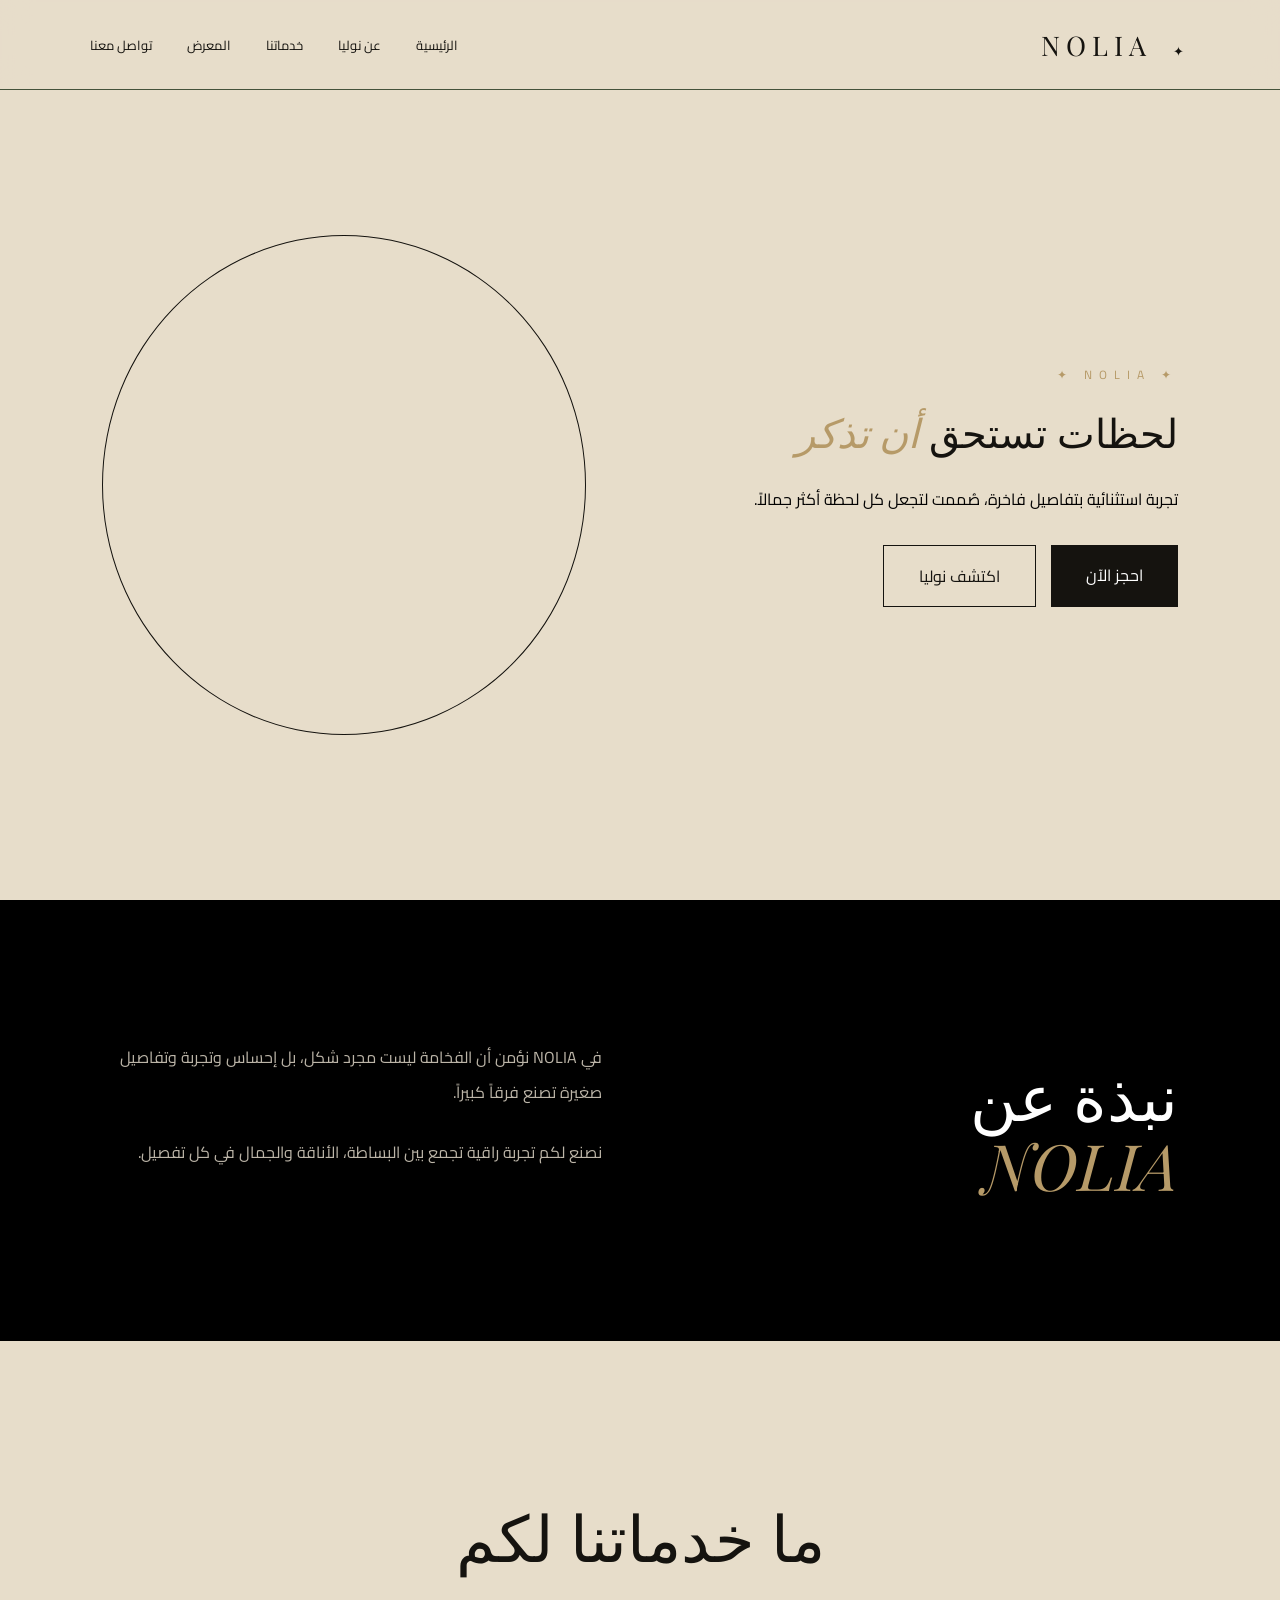
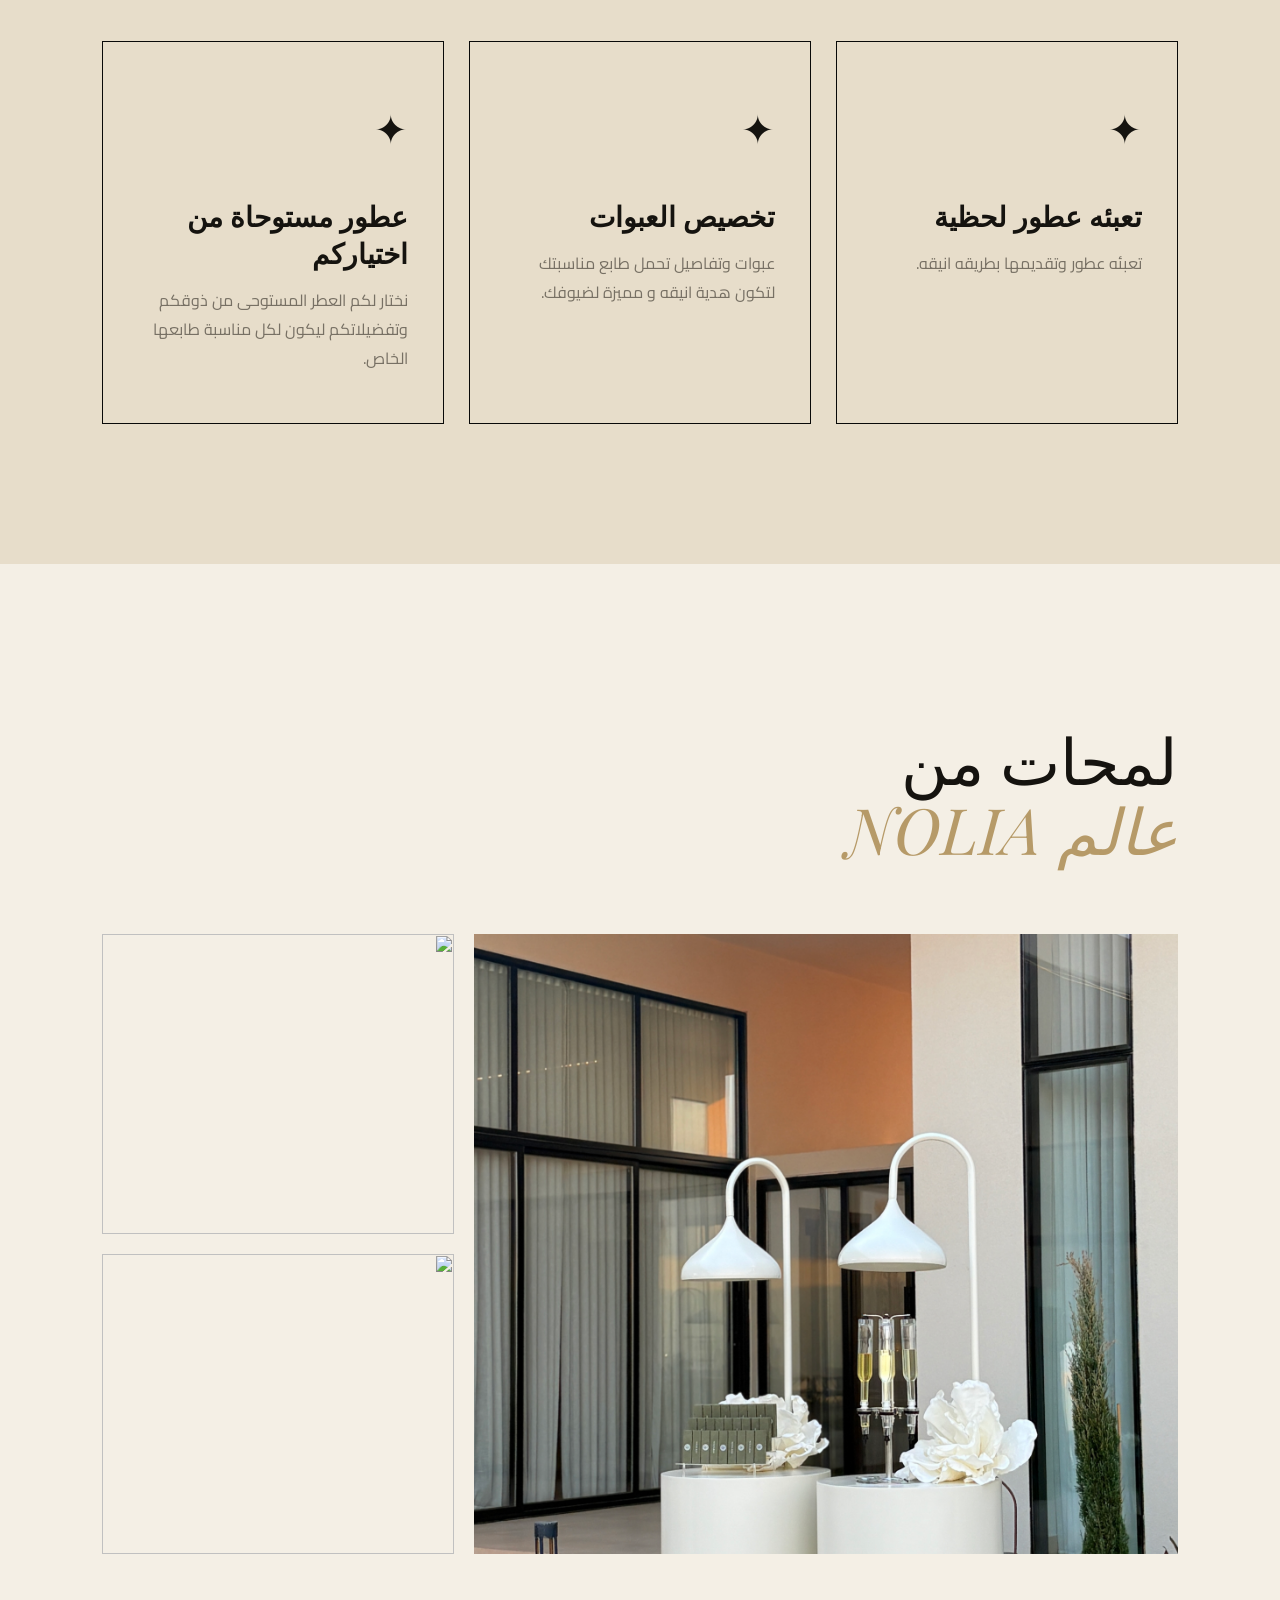
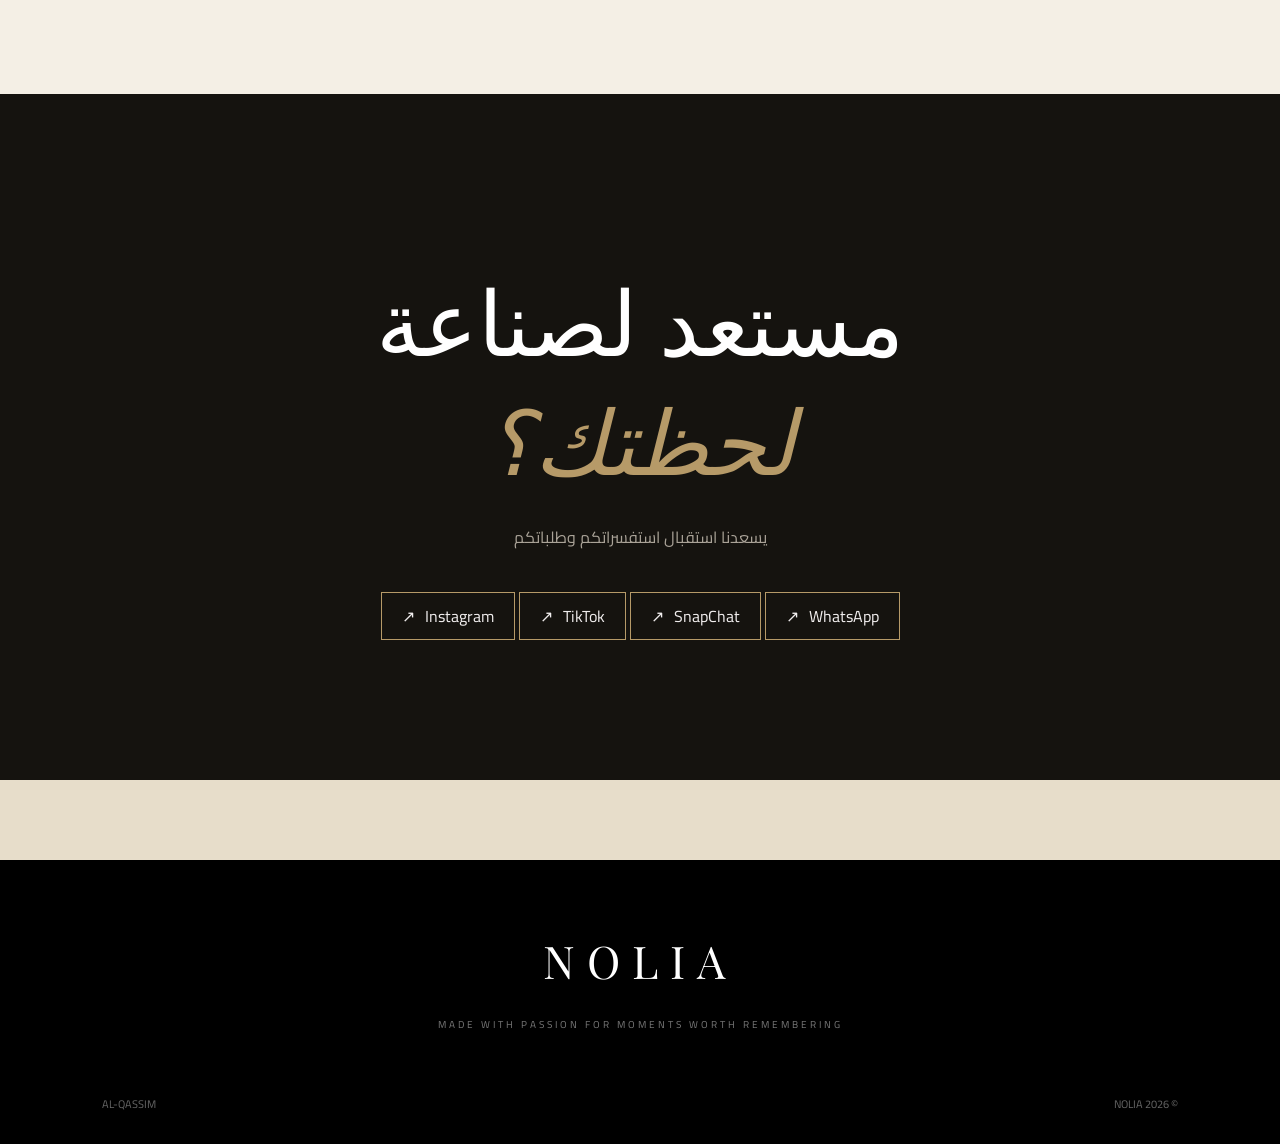
==== index.html @ fe8d29d4 "Update index.html" ====
<!DOCTYPE html>
<html lang="ar" dir="rtl">
<head>
  <meta charset="UTF-8">
  <meta name="viewport" content="width=device-width, initial-scale=1.0">
  <title>NOLIA | Al-Qassim</title>

  <link rel="preconnect" href="https://fonts.googleapis.com">
  <link rel="preconnect" href="https://fonts.gstatic.com" crossorigin>
  <link href="https://fonts.googleapis.com/css2?family=Cairo:wght@300;400;500;600;700&family=Playfair+Display:wght@400;500;600&display=swap" rel="stylesheet">

  <link rel="stylesheet" href="style.css">
</head>

<body>

  <div class="loader">
    <span>𝓝</span>
  </div>

  <header>
    <div class="logo">
      <span>✦</span>
      NOLIA 
    </div>

    <nav>
      <a href="#home">الرئيسية</a>
      <a href="#about">عن نوليا</a>
      <a href="#services">خدماتنا</a>
      <a href="#gallery">المعرض</a>
      <a href="#contact">تواصل معنا</a>
    </nav>

    <button class="menu"></button>
  </header>

  <main>

    <section class="hero" id="home">

      <div class="hero-content">

        <div class="mini-logo">✦ NOLIA ✦</div>

        <h1>
          لحظات تستحق
          <span>أن تذكر</span>
        </h1>

        <p>
          تجربة استثنائية بتفاصيل فاخرة،
          صُممت لتجعل كل لحظة أكثر جمالاً.
        </p>

        <div class="buttons">
          <a href="#contact" class="btn primary">احجز الآن</a>
          <a href="#about" class="btn secondary">اكتشف نوليا</a>
        </div>

      </div>

      <div class="hero-image">
  <div class="image-circle">
    <img src="https://raw.githubusercontent.com/shyb89870-ops/nolia-images/main/NOLIAw.png" alt="NOLIA">
  </div>
</div>
        <div class="circle-text">
          <span></span>
        </div>
      </div>

    </section>


    <section class="about" id="about">

      <div class="section-title">
        <span></span>
        <h2>نبذة عن <br><i>NOLIA</i></h2>
      </div>

      <div class="about-text">
        <p>
          في NOLIA نؤمن أن الفخامة ليست مجرد شكل،
          بل إحساس وتجربة وتفاصيل صغيرة تصنع فرقاً كبيراً.
        </p>

        <p>
          نصنع لكم تجربة راقية تجمع بين البساطة،
          الأناقة والجمال في كل تفصيل.
        </p>
      </div>

    </section>


    <section class="services" id="services">

      <div class="section-title center">
        <span></span>
        <h2>ما خدماتنا لكم</h2>
      </div>

      <div class="cards">

        <div class="card">
          <div class="number"></div>
          <div class="icon">✦</div>
          <h3>تعبئه عطور لحظية</h3>
          <p>تعبئه عطور وتقديمها بطريقه انيقه.</p>
        </div>

        <div class="card">
          <div class="number"></div>
          <div class="icon">✦</div>
          <h3> تخصيص العبوات </h3>
          <p>عبوات وتفاصيل تحمل طابع مناسبتك لتكون هدية انيقه و مميزة لضيوفك.</p>
        </div>

        <div class="card">
          <div class="number"></div>
          <div class="icon">✦</div>
          <h3>عطور مستوحاة من اختياركم</h3>
          <p>نختار لكم العطر المستوحى من ذوقكم وتفضيلاتكم ليكون لكل مناسبة طابعها الخاص.</p>
        </div>
        
       


      </div>

    </section>


    <section class="gallery" id="gallery">

      <div class="section-title">
        <span></span>
        <h2>لمحات من<br><i>عالم NOLIA</i></h2>
      </div>

      <div class="gallery-grid">

        <div class="gallery-item large">
          <img src="صوره 1.jpeg">
        </div>

        <div class="gallery-item">
          <img src="صوره2.jpeg">
        </div>

        <div class="gallery-item">
          <img src="صوره3.jpeg">
        </div>

      </div>

    </section>


    <section class="contact" id="contact">

      <div class="contact-box">

        <span></span>

        <h2>
          مستعد لصناعة
          <i>لحظتك؟</i>
        </h2>

        <p>
          يسعدنا استقبال استفسراتكم وطلباتكم
        </p>

        <a href="https://wa.me/0566280966" class="contact-btn">
         WhatsApp
          <span>↗</span>
        </a>
        <a href="https://snapchat.com/t/jglccgEJ" class="contact-btn">
         SnapChat
          <span>↗</span>
        </a>
        <a href="https://www.tiktok.com/@nolia.ksa?_r=1&_t=ZS-990nrQdp3NQ" class="contact-btn">
         TikTok
          <span>↗</span>
        </a>
        <a href="https://www.instagram.com/nolia.ksa?igsh=cGY1ajh4Zng4YmY3" class="contact-btn">
          Instagram
          <span>↗</span>
        </a>

      </div>

    </section>

  </main>


  <footer>

    <div class="footer-logo">NOLIA</div>

    <p>
      MADE WITH PASSION FOR MOMENTS WORTH REMEMBERING
    </p>

    <div class="footer-bottom">
      <span>© 2026 NOLIA</span>
      <span>AL-QASSIM</span>
    </div>

  </footer>


</body>
</html>
---- style.css ----
* {
  margin: 0;
  padding: 0;
  box-sizing: border-box;
}

:root {
  --cream: #e7ddca;
  --dark: #15130f;
  --gold: #b69a68;
  --white: #f8f5ee;
}

html {
  scroll-behavior: smooth;
}

body {
  background: var(--cream);
  color: var(--dark);
  font-family: "Cairo", sans-serif;
  overflow-x: hidden;
}

.loader {
  position: fixed;
  inset: 0;
  background: var(--dark);
  z-index: 9999;
  display: flex;
  align-items: center;
  justify-content: center;
  animation: loader 1.5s forwards;
}

.loader span {
  color: var(--cream);
  font-family: "Playfair Display";
  font-size: 90px;
}

@keyframes loader {
  0%, 70% {
    opacity: 1;
  }

  100% {
    opacity: 0;
    visibility: hidden;
  }
}

header {
  position: fixed;
  top: 0;
  width: 100%;
  height: 90px;
  padding: 0 7%;
  display: flex;
  align-items: center;
  justify-content: space-between;
  z-index: 100;
  background: rgba(231,221,202,.75);
  backdrop-filter: blur(15px);
  border-bottom: 1px solid rgba(3, 29, 4, 0.719);
}

.logo {
  font-family: "Playfair Display";
  font-size: 27px;
  letter-spacing: 6px;
}

.logo span {
  font-size: 13px;
  margin-left: 8px;
}

nav {
  display: flex;
  gap: 35px;
}

nav a {
  color: var(--dark);
  text-decoration: none;
  font-size: 13px;
  transition: .3s;
}

nav a:hover {
  color: var(--gold);
}

.menu {
  display: none;
  background: none;
  border: none;
  font-size: 25px;
}

.hero {
  min-height: 100vh;
  padding: 140px 8% 70px;
  display: flex;
  align-items: center;
  justify-content: space-between;
  gap: 80px;
}

.hero-content {
  width: 50%;
  animation: reveal 1.2s ease;
}

.mini-logo {
  font-size: 12px;
  letter-spacing: 7px;
  margin-bottom: 25px;
  color: var(--gold);
}

h1 {
  font-family: "Playfair Display";
  font-size: clamp(20px, 7vw, 40px);
  line-height: 1.05;
  font-weight: 400;
}

h1 span,
h2 i {
  color: var(--gold);
  font-style: italic;
}

.hero-content p {
  max-width: 500px;
  margin: 30px 0;
  line-height: 2;
  color: #020101;
}

.buttons {
  display: flex;
  gap: 15px;
}

.btn {
  padding: 15px 35px;
  text-decoration: none;
  transition: .4s;
}

.primary {
  background: var(--dark);
  color: white;
}

.primary:hover {
  background: var(--gold);
}

.secondary {
  border: 1px solid var(--dark);
  color: var(--dark);
}

.secondary:hover {
  background: var(--dark);
  color: white;
}

.hero-image {
  width: 45%;
  position: relative;
  display: flex;
  justify-content: center;
  align-items: center;
}

.image-circle {
  width: min(500px, 42vw);
  height: min(500px, 42vw);
  border-radius: 50%;
  overflow: hidden;
  border: 1px solid var(--dark);
  padding: 10px;
  animation: floating 5s infinite ease-in-out;
}

.image-circle img {
  width: 100%;
  height: 100%;
  object-fit: cover;
  border-radius: 50%;
}

.circle-text {
  position: absolute;
  width: 570px;
  height: 570px;
  max-width: 48vw;
  max-height: 48vw;
  border-radius: 50%;
  animation: rotate 25s linear infinite;
  pointer-events: none;
}

.circle-text span {
  display: block;
  font-size: 10px;
  letter-spacing: 5px;
  text-align: center;
}

@keyframes rotate {
  to {
    transform: rotate(360deg);
  }
}

@keyframes floating {
  50% {
    transform: translateY(-15px);
  }
}

@keyframes reveal {
  from {
    opacity: 0;
    transform: translateY(40px);
  }

  to {
    opacity: 1;
    transform: translateY(0);
  }
}

.about,
.services,
.gallery,
.contact {
  padding: 140px 8%;
}

.about {
  display: flex;
  justify-content: space-between;
  gap: 80px;
  background: #000000;
  color: white;
}

.section-title span {
  font-size: 11px;
  letter-spacing: 4px;
  color: var(--gold);
}

.section-title h2 {
  font-family: "Playfair Display";
  font-size: clamp(45px, 5vw, 75px);
  font-weight: 400;
  line-height: 1.1;
  margin-top: 20px;
}

.about-text {
  max-width: 500px;
  line-height: 2.2;
  color: #bcb5a8;
}

.about-text p + p {
  margin-top: 25px;
}

.center {
  text-align: center;
}

.cards {
  display: grid;
  grid-template-columns: repeat(3,1fr);
  gap: 25px;
  margin-top: 70px;
}

.card {
  position: relative;
  padding: 50px 35px;
  min-height: 300px;
  border: 1px solid rgba(0, 0, 0, 0.959);
  transition: .5s;
}

.card:hover {
  transform: translateY(-15px);
  background: var(--dark);
  color: white;
}

.number {
  position: absolute;
  top: 25px;
  left: 25px;
  color: var(--gold);
}

.icon {
  font-size: 40px;
  margin-bottom: 30px;
}

.card h3 {
  font-family: "Playfair Display";
  font-size: 28px;
  margin-bottom: 15px;
}

.card p {
  color: #777064;
  line-height: 1.8;
}

.card:hover p {
  color: #bdb6a8;
}

.gallery {
  background: #f4efe5;
}

.gallery-grid {
  margin-top: 70px;
  display: grid;
  grid-template-columns: 2fr 1fr;
  grid-template-rows: 300px 300px;
  gap: 20px;
}

.gallery-item {
  overflow: hidden;
}

.gallery-item.large {
  grid-row: span 2;
}

.gallery-item img {
  width: 100%;
  height: 100%;
  object-fit: cover;
  transition: .8s;
}

.gallery-item:hover img {
  transform: scale(1.08);
}

.contact {
  background: var(--dark);
  color: white;
  text-align: center;
}

.contact-box {
  max-width: 800px;
  margin: auto;
}

.contact-box > span {
  color: var(--gold);
  letter-spacing: 4px;
  font-size: 11px;
}

.contact h2 {
  font-family: "Playfair Display";
  font-size: clamp(50px, 7vw, 90px);
  font-weight: 400;
  margin: 25px 0;
}

.contact p {
  color: #aaa398;
  margin-bottom: 40px;
}

.contact-btn {
  display: inline-flex;
  gap: 10px;
  align-items: center;
  padding: 8px 20px;
  border: 1px solid var(--gold);
  color: rgb(240, 237, 237);
  text-decoration: none;
  transition: .4s;
}

.contact-btn:hover {
  background: var(--gold);
}

footer {
  background: #000000;
  color: rgb(255, 17, 17);
  padding: 70px 8% 30px;
  text-align: center;
}

.footer-logo {
  font-family: "Playfair Display";
  font-size: 45px;
  letter-spacing: 12px;
}

footer p {
  font-size: 10px;
  letter-spacing: 3px;
  color: #777;
  margin: 25px 0 60px;
}

.footer-bottom {
  display: flex;
  justify-content: space-between;
  color: #666;
  font-size: 11px;
}

/* Mobile */

@media (max-width: 800px) {

  header {
    height: 75px;
    padding: 0 6%;
  }

  nav {
    display: none;
  }

  .menu {
    display: block;
  }

  .hero {
    flex-direction: column;
    text-align: center;
    padding-top: 130px;
  }

  .hero-content,
  .hero-image {
    width: 100%;
  }

  .hero-content p {
    margin: 25px auto;
  }

  .buttons {
    justify-content: center;
  }

  .image-circle {
    width: 75vw;
    height: 75vw;
  }

  .circle-text {
    width: 82vw;
    height: 82vw;
    max-width: none;
    max-height: none;
  }

  .about {
    flex-direction: column;
  }

  .cards {
    grid-template-columns: 1fr;
  }

  .gallery-grid {
    display: grid;
    grid-template-columns: 1fr;
    grid-template-rows: 300px 300px 300px;
  }

  .gallery-item.large {
    grid-row: auto;
  }

  .about,
  .services,
  .gallery,
  .contact {
    padding: 90px 6%;
  }

  .footer-bottom {
    flex-direction: column;
    gap: 15px;
  }
}
footer {
    margin-top: 80px;
    color: rgb(255, 255, 255);
    text-align: center;
}
.socials {
    display: flex;
    flex-direction: column;
    gap: 18px;
    margin-top: 40px;
}

.socials a {
    display: block;

    width: 320px;

    margin: auto;

    padding: 20px;

    text-align: center;

    text-decoration: none;

    color: white;

    background: rgba(255, 255, 255, 0.08);

    border: 1px solid rgba(255, 255, 255, 0.15);

    border-radius: 20px;

    transition: 0.3s;
}

.socials a:hover {
    transform: translateY(-5px);

    background: rgba(255, 255, 255, 0.12);
}
.bg-video {
    position: fixed;

    top: 0;
    left: 0;

    width: 100%;
    height: 100%;

    object-fit: cover;

    z-index: -1;
}
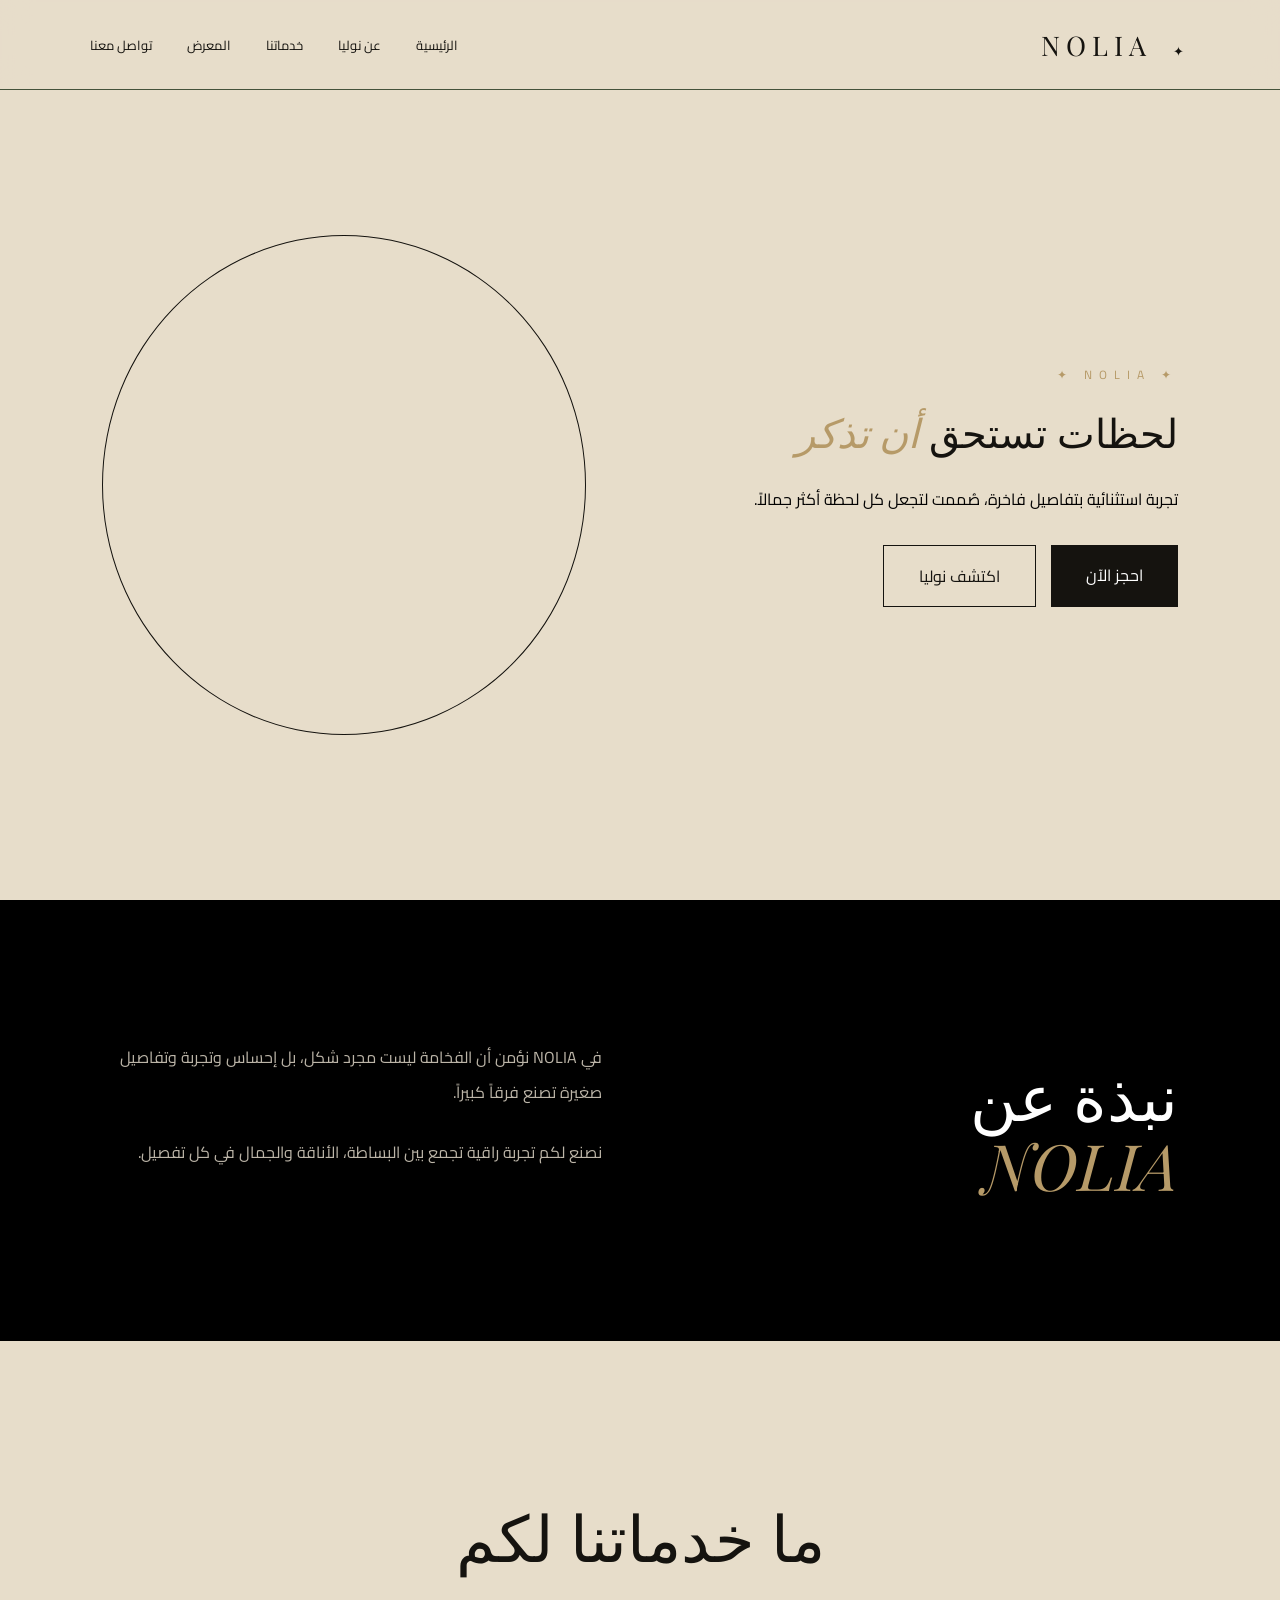
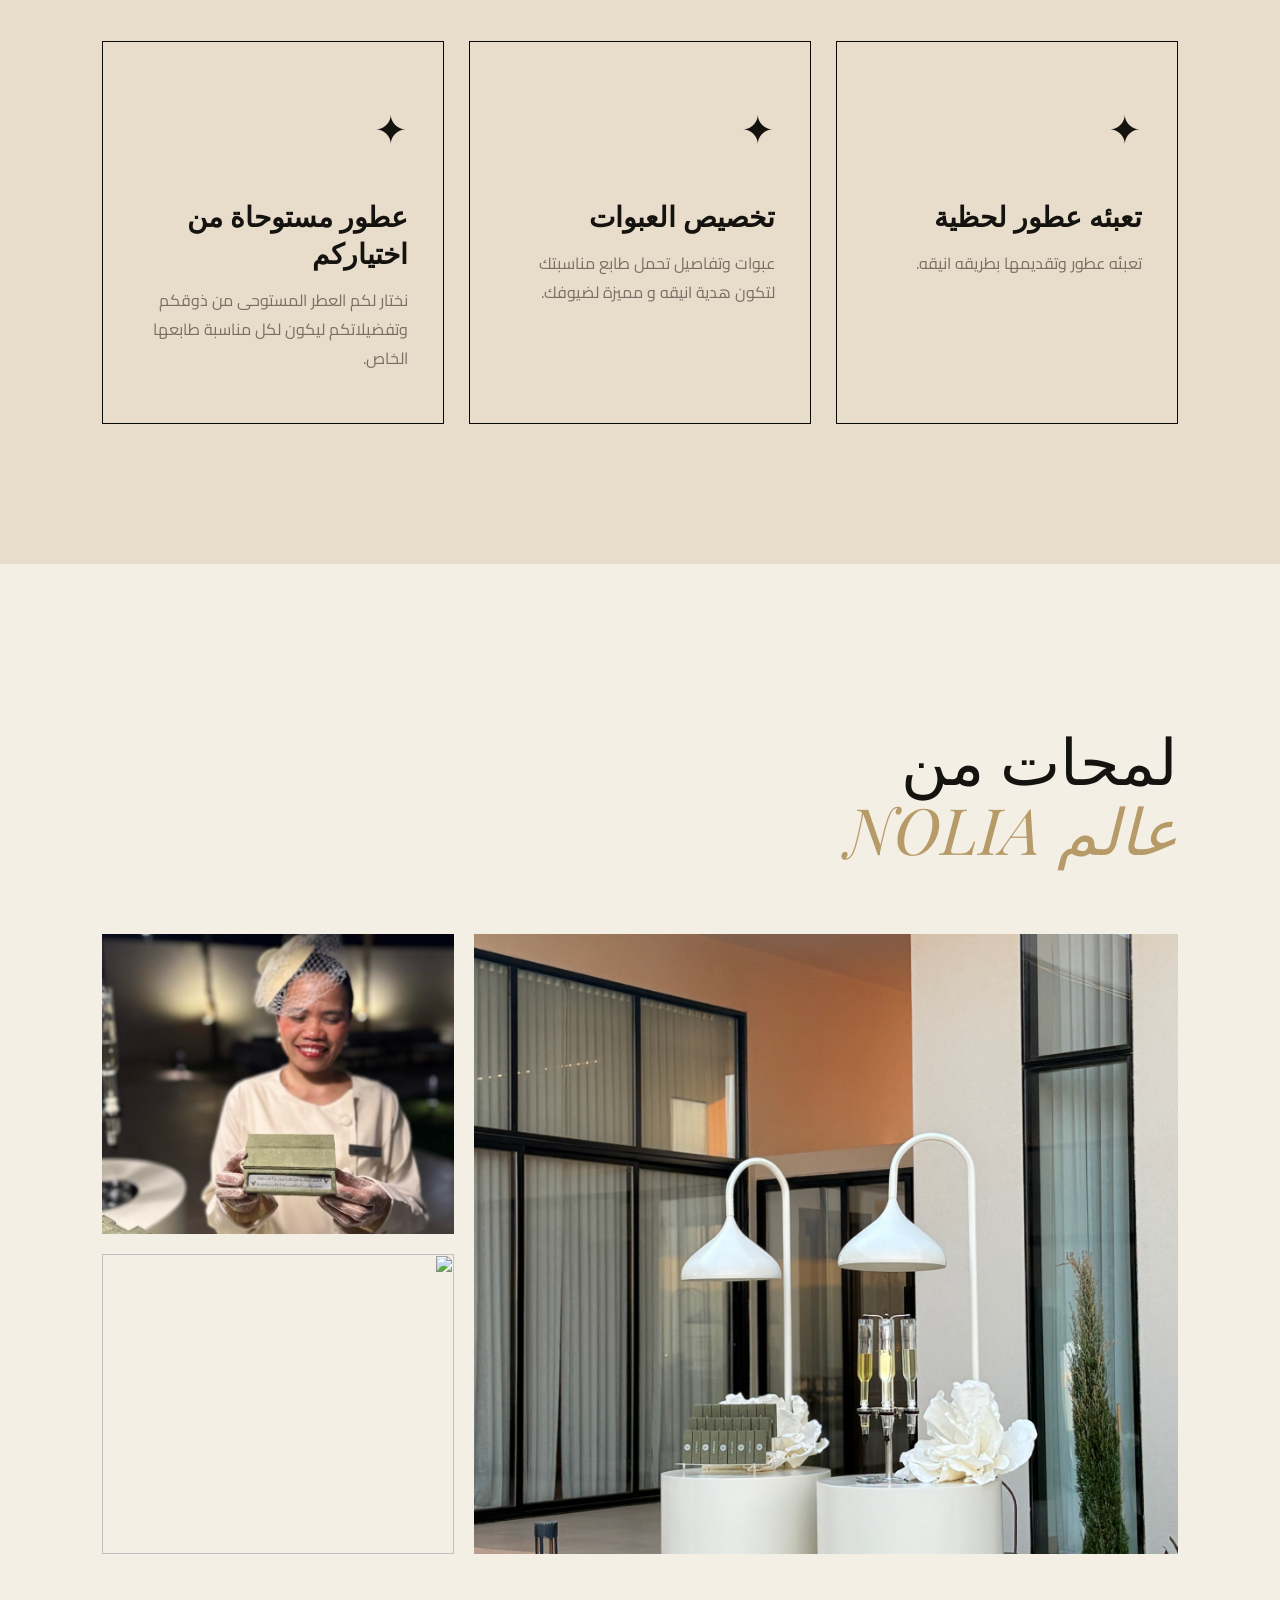
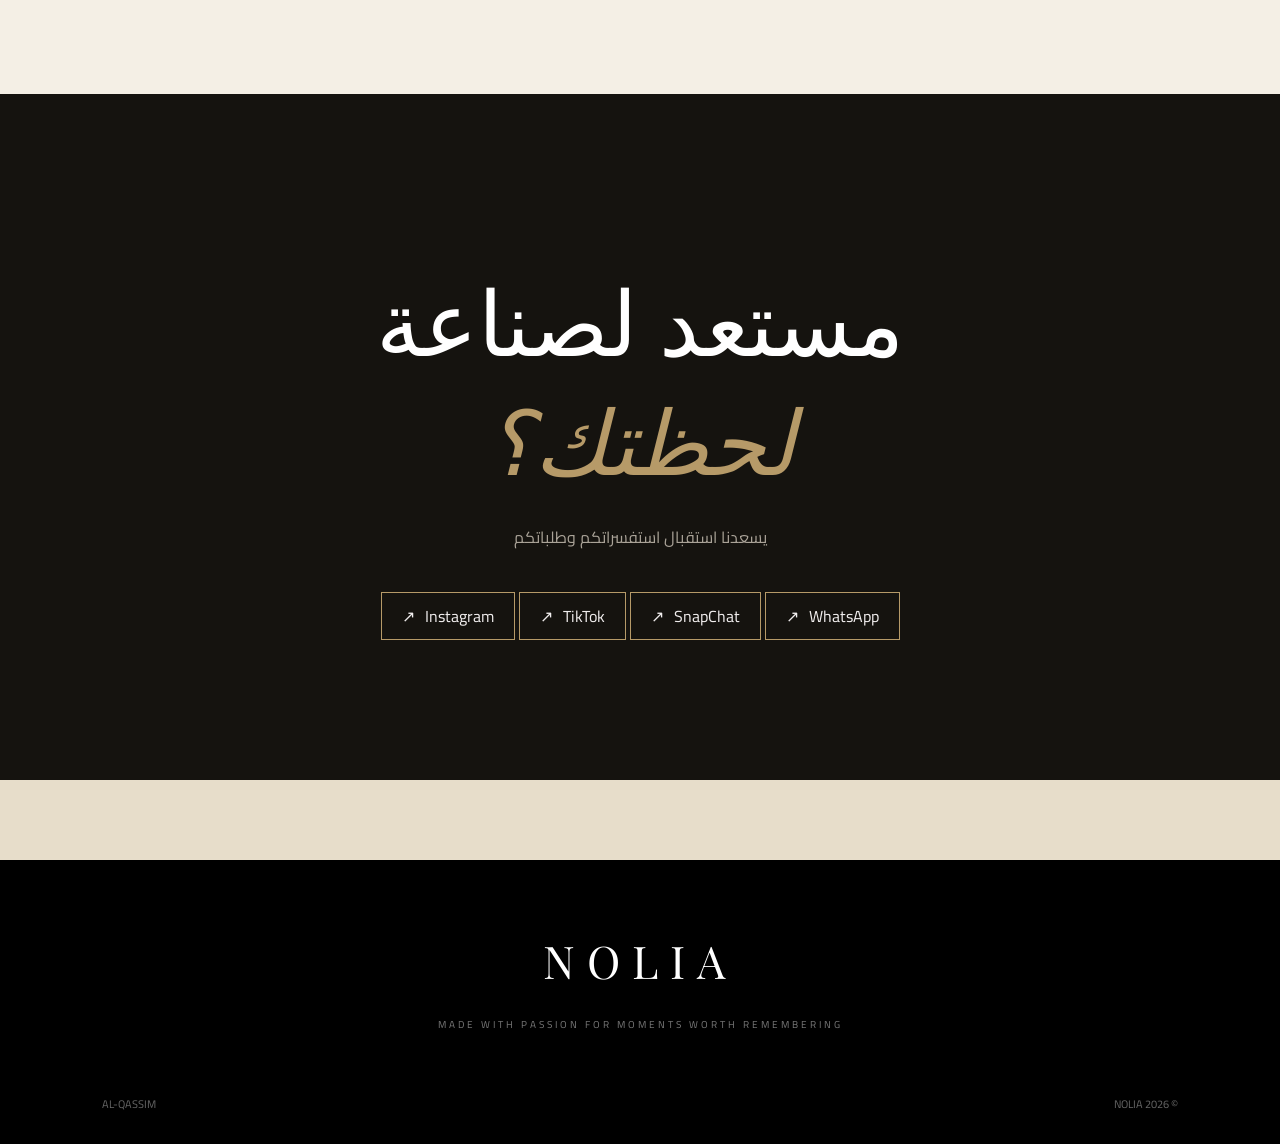
==== commit e9d5381d: "Update index.html" ====
--- a/index.html
+++ b/index.html
@@ -147,7 +147,7 @@
         </div>
 
         <div class="gallery-item">
-          <img src="صوره2.jpeg">
+          <img src="صورة02.jpeg">
         </div>
 
         <div class="gallery-item">
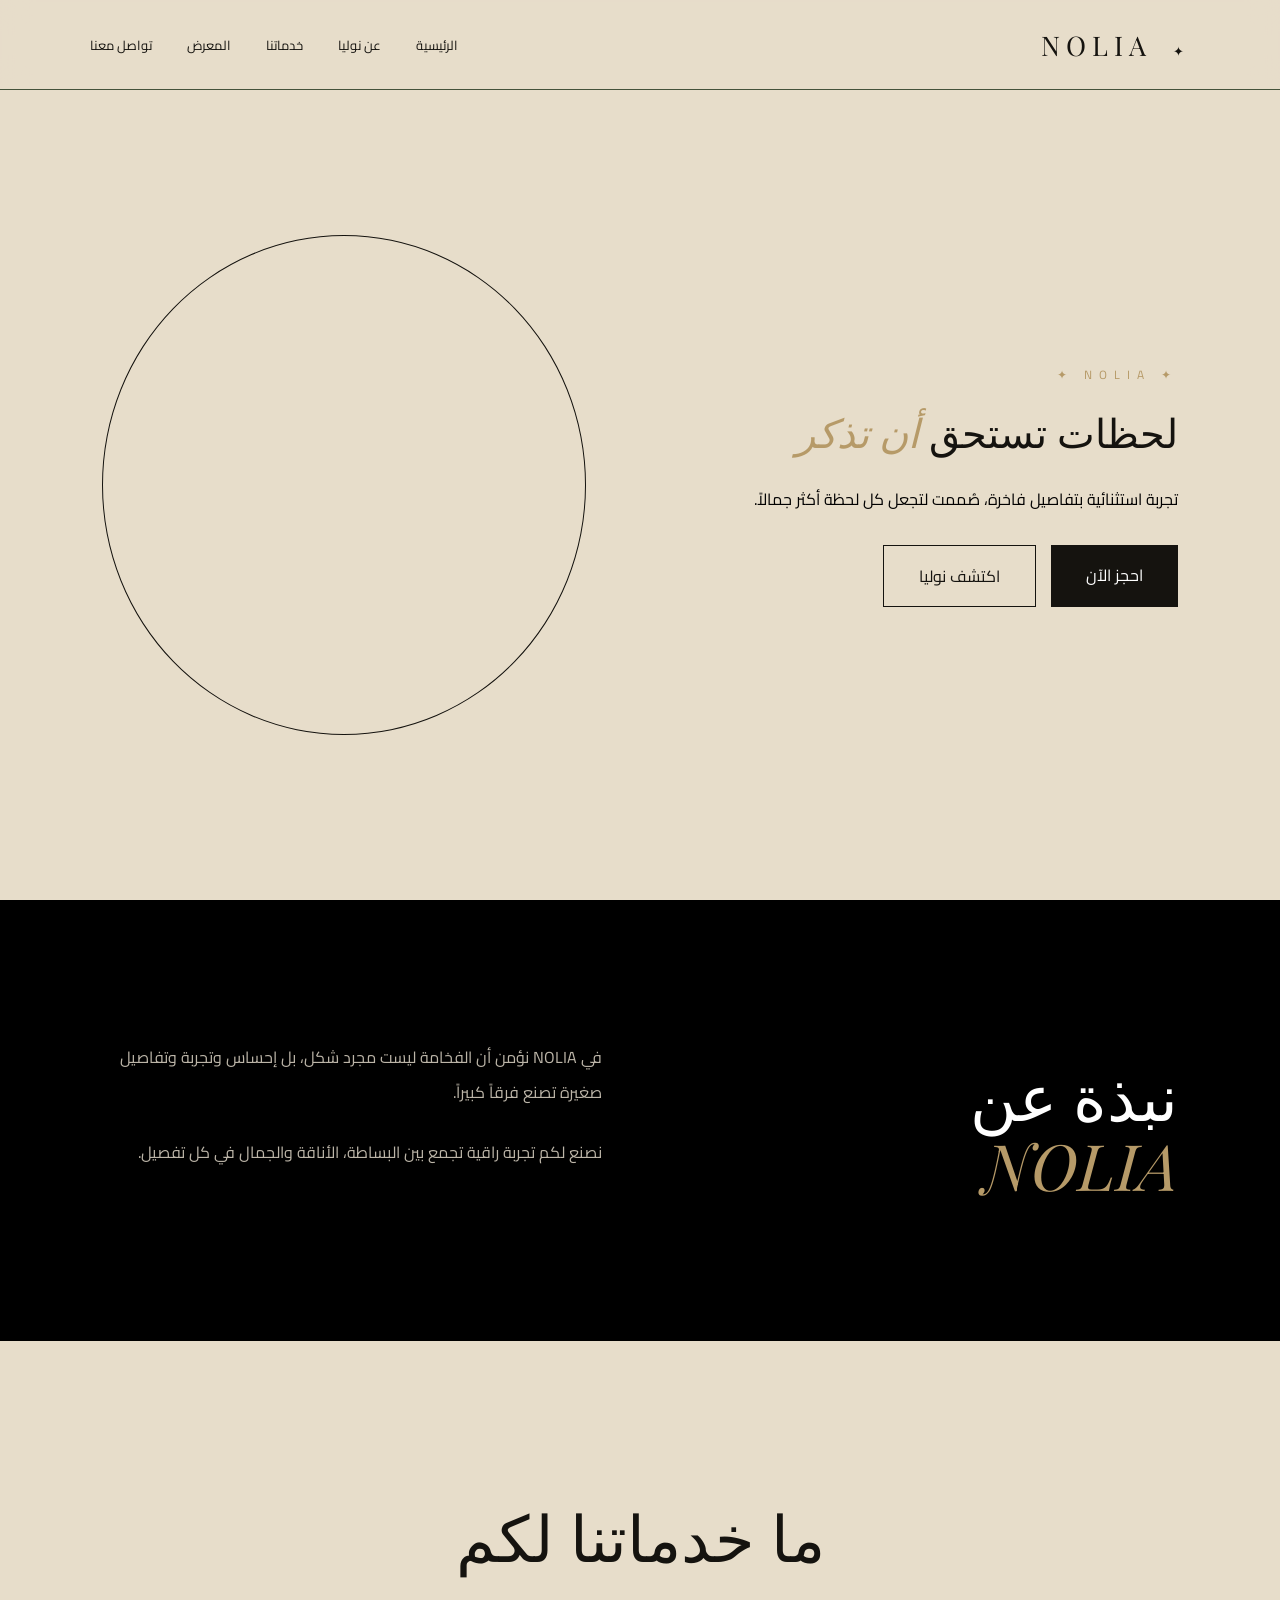
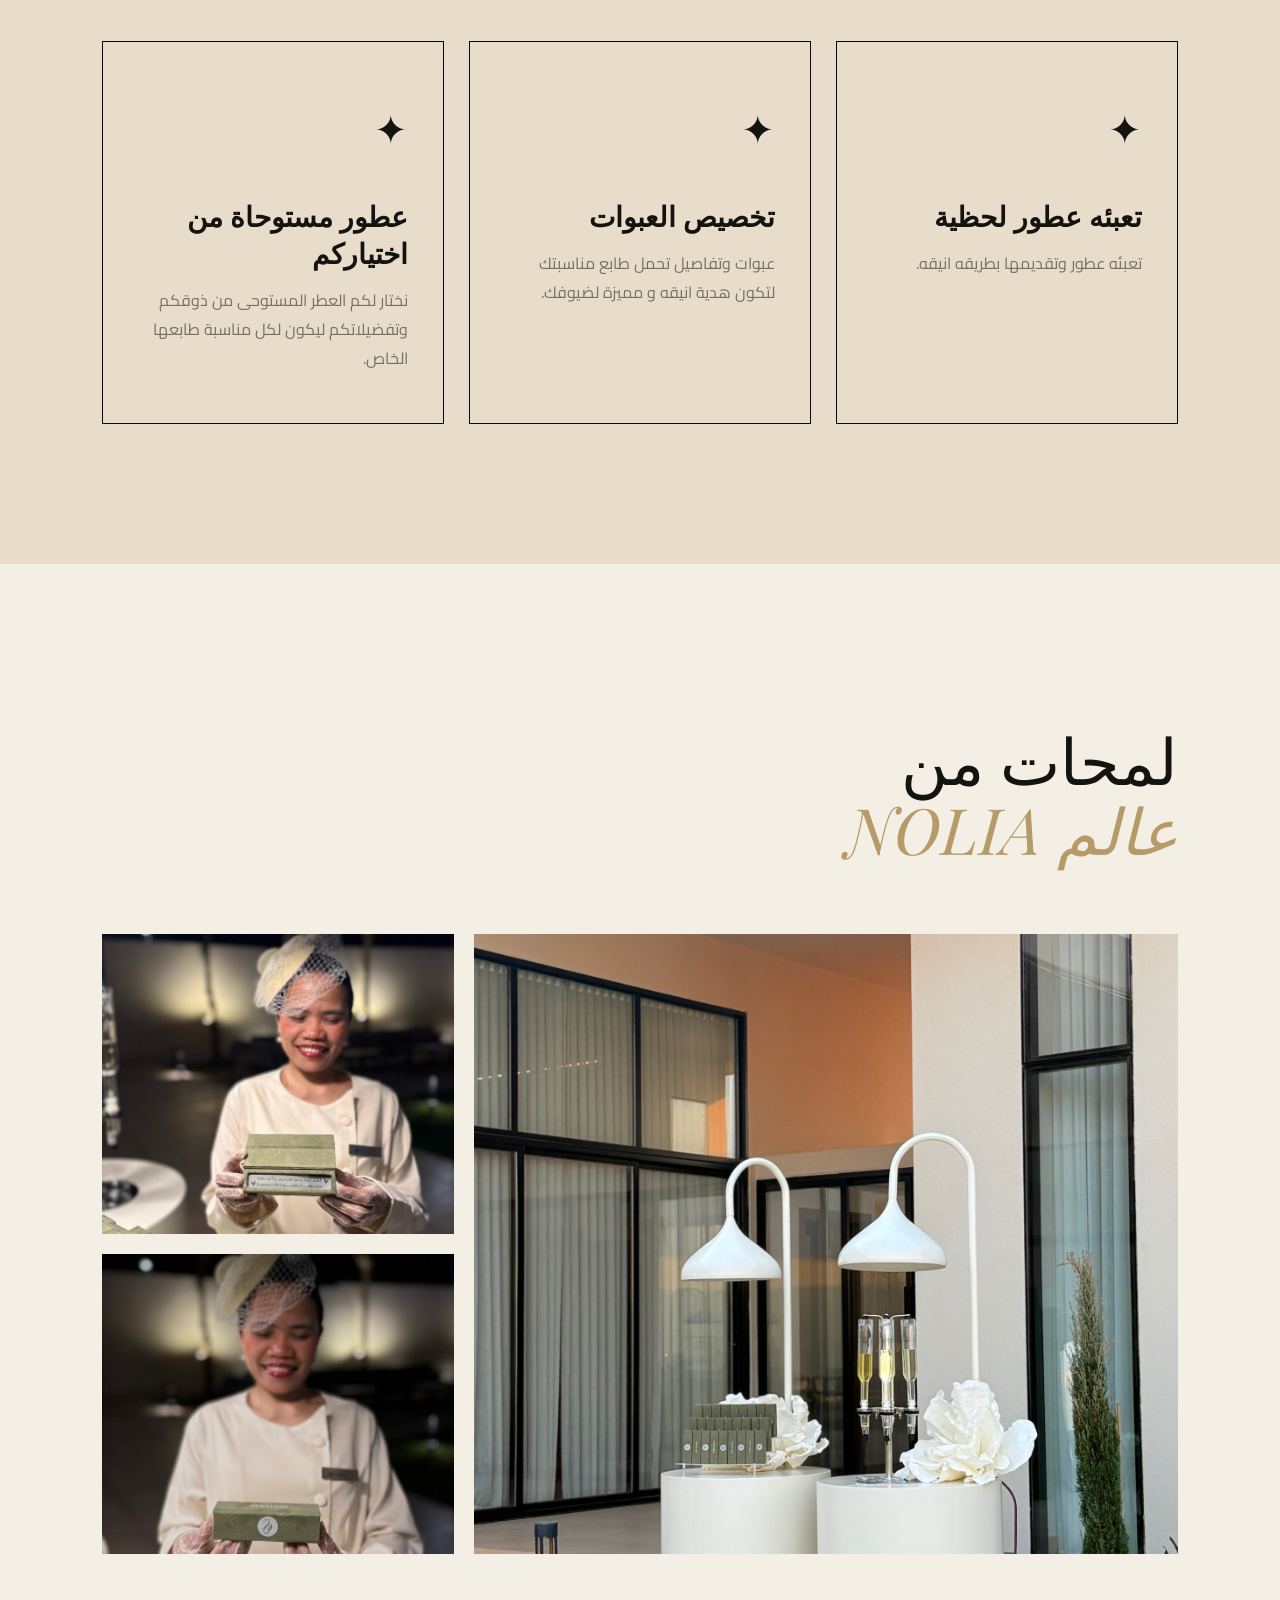
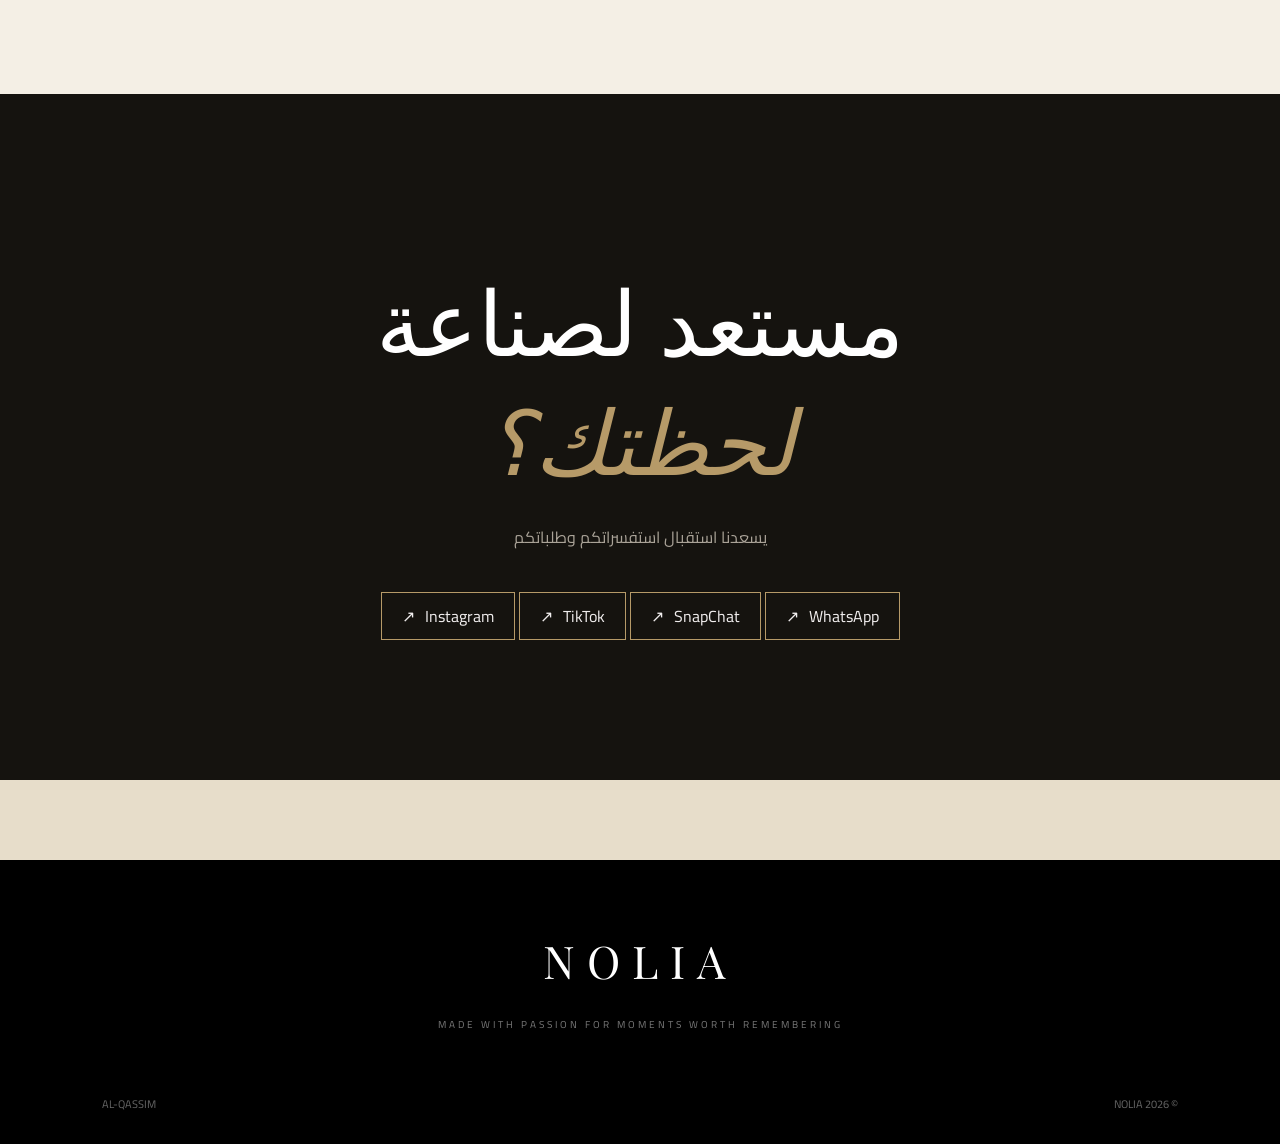
==== commit 0efd94d8: "Update index.html" ====
--- a/index.html
+++ b/index.html
@@ -151,7 +151,7 @@
         </div>
 
         <div class="gallery-item">
-          <img src="صوره3.jpeg">
+          <img src="صورة03.jpeg">
         </div>
 
       </div>
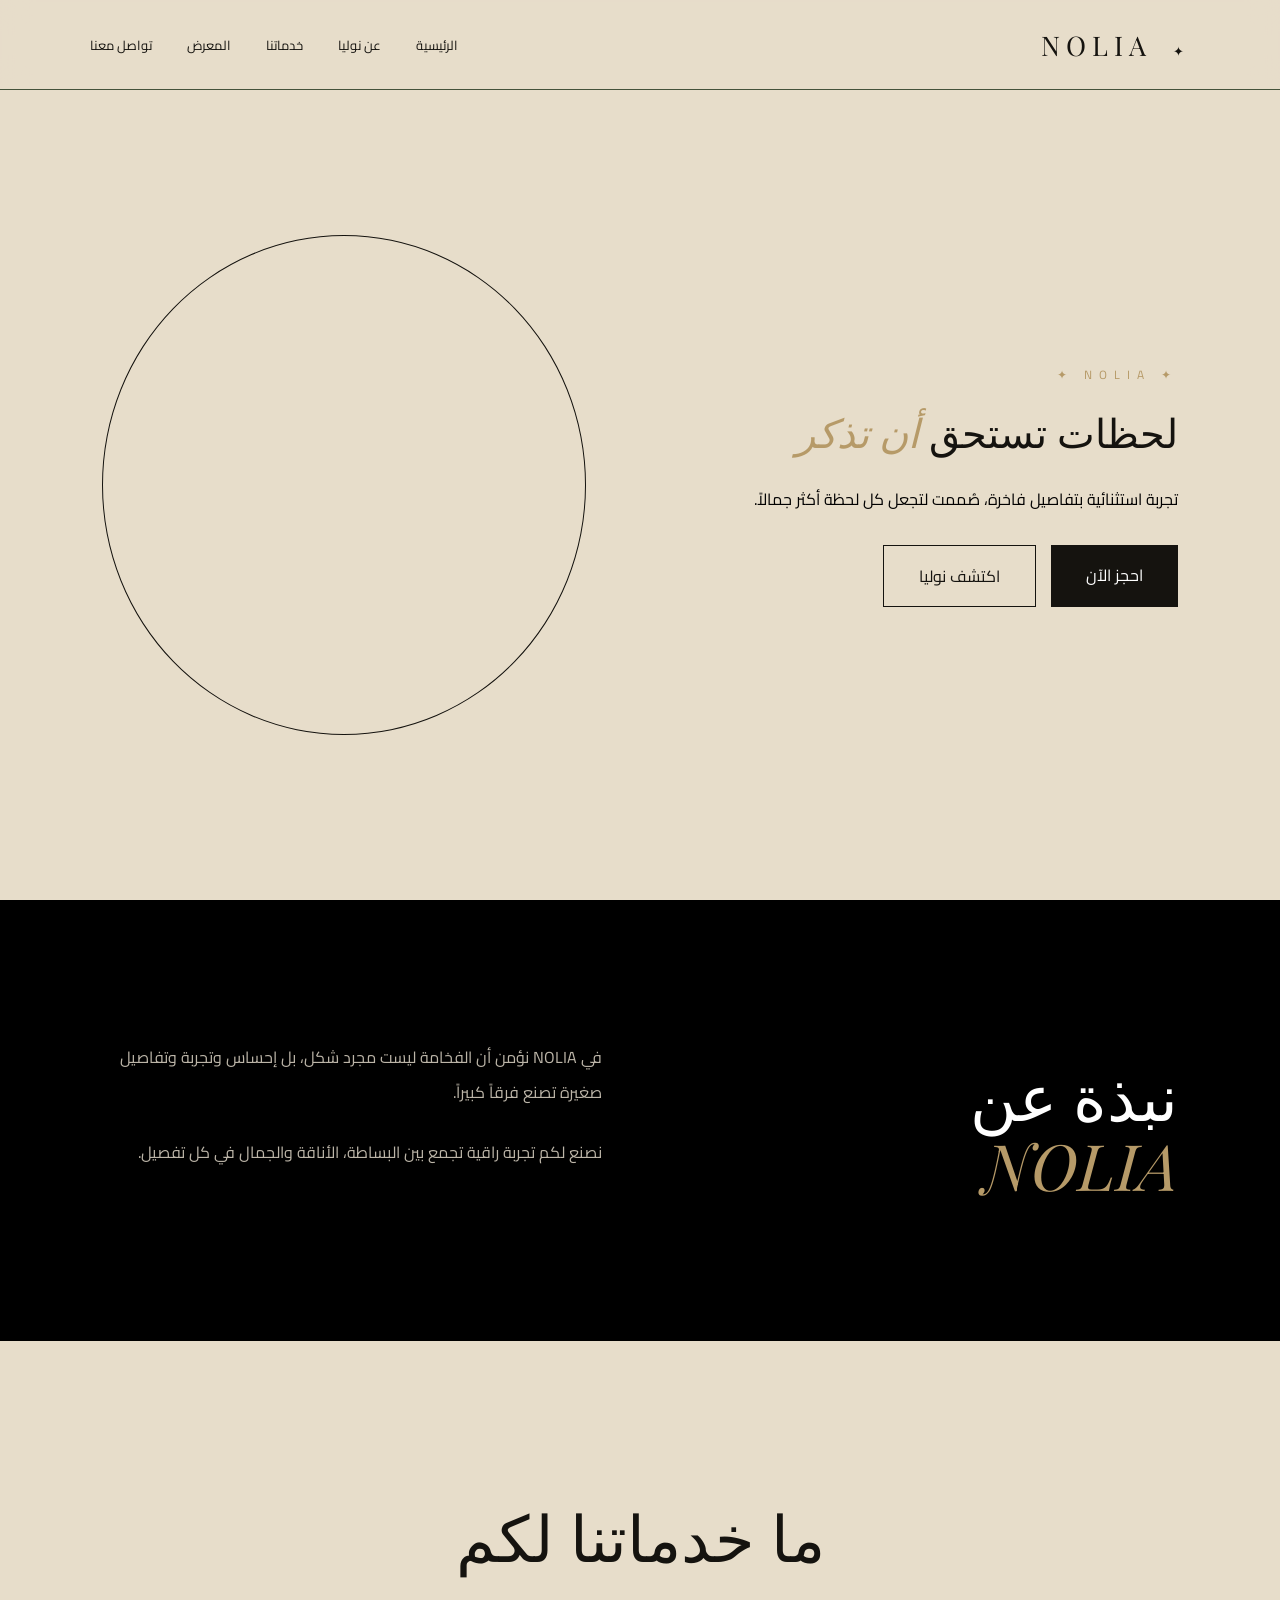
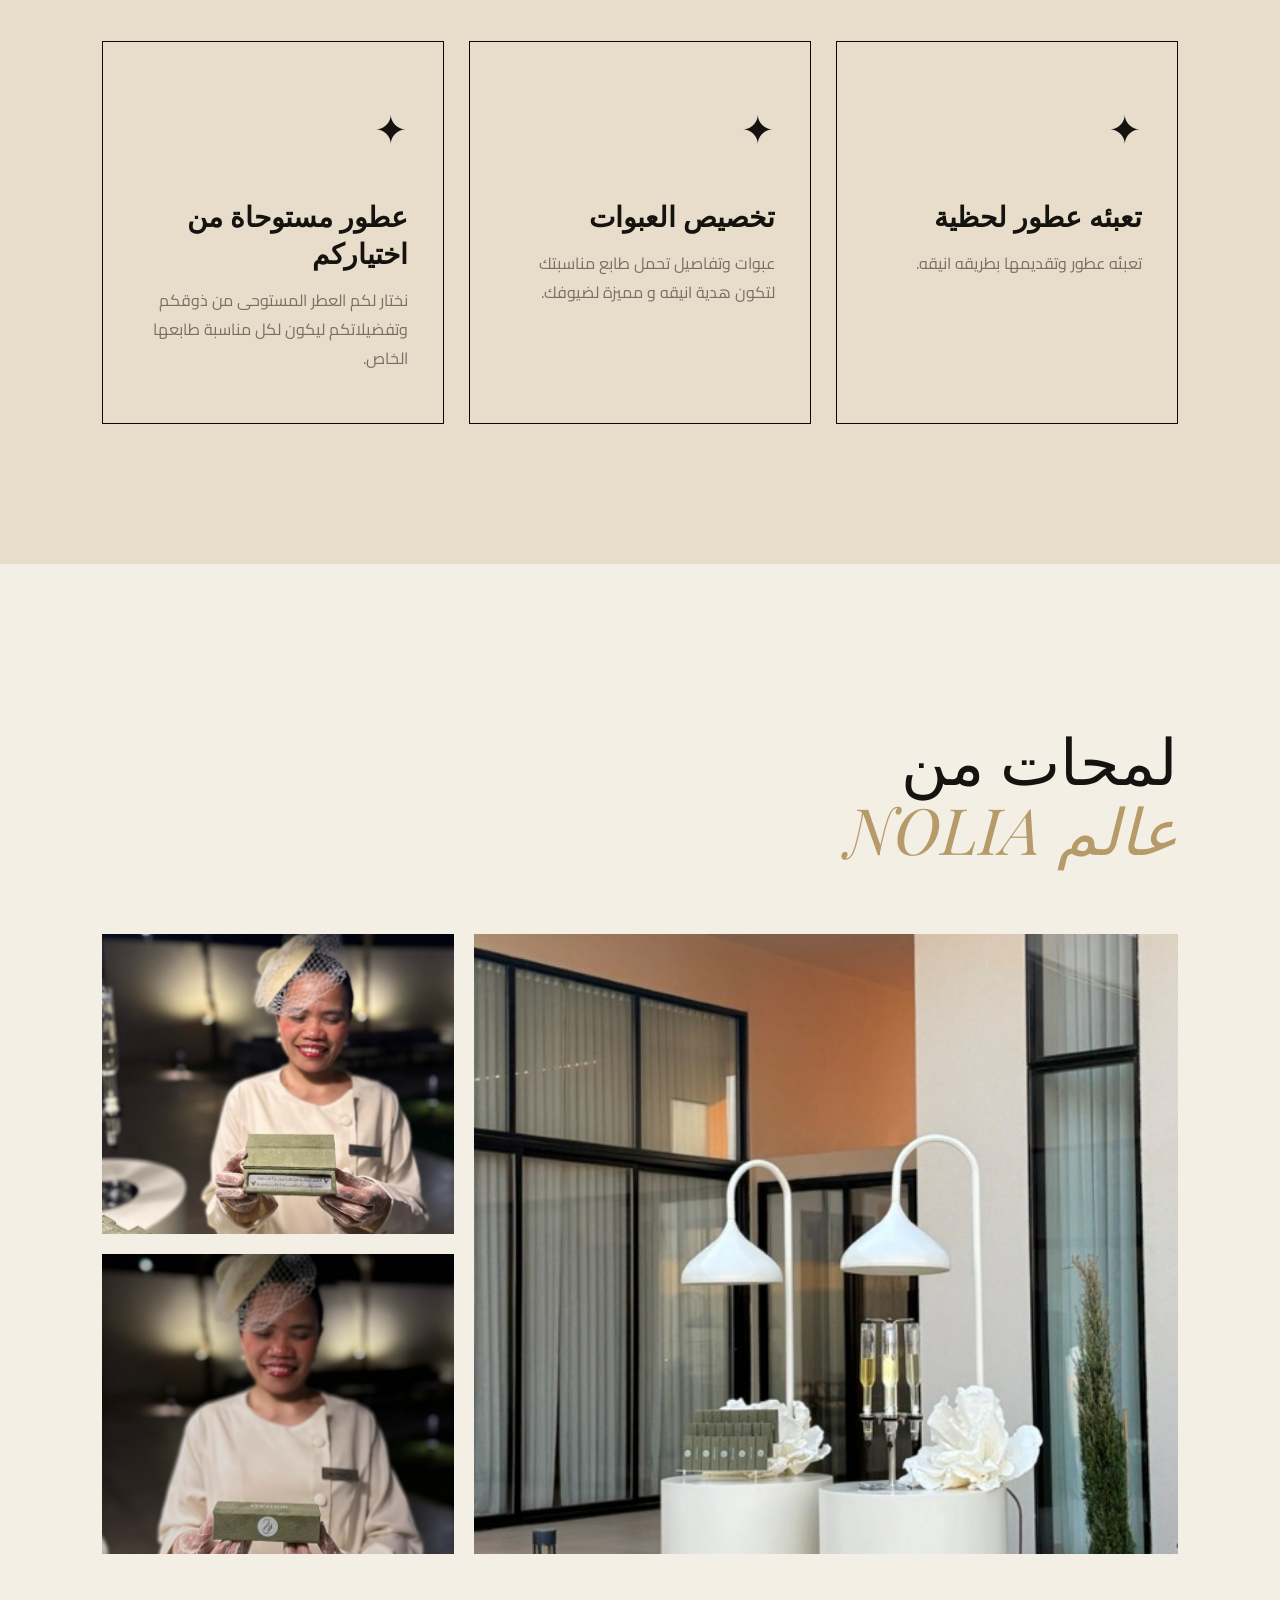
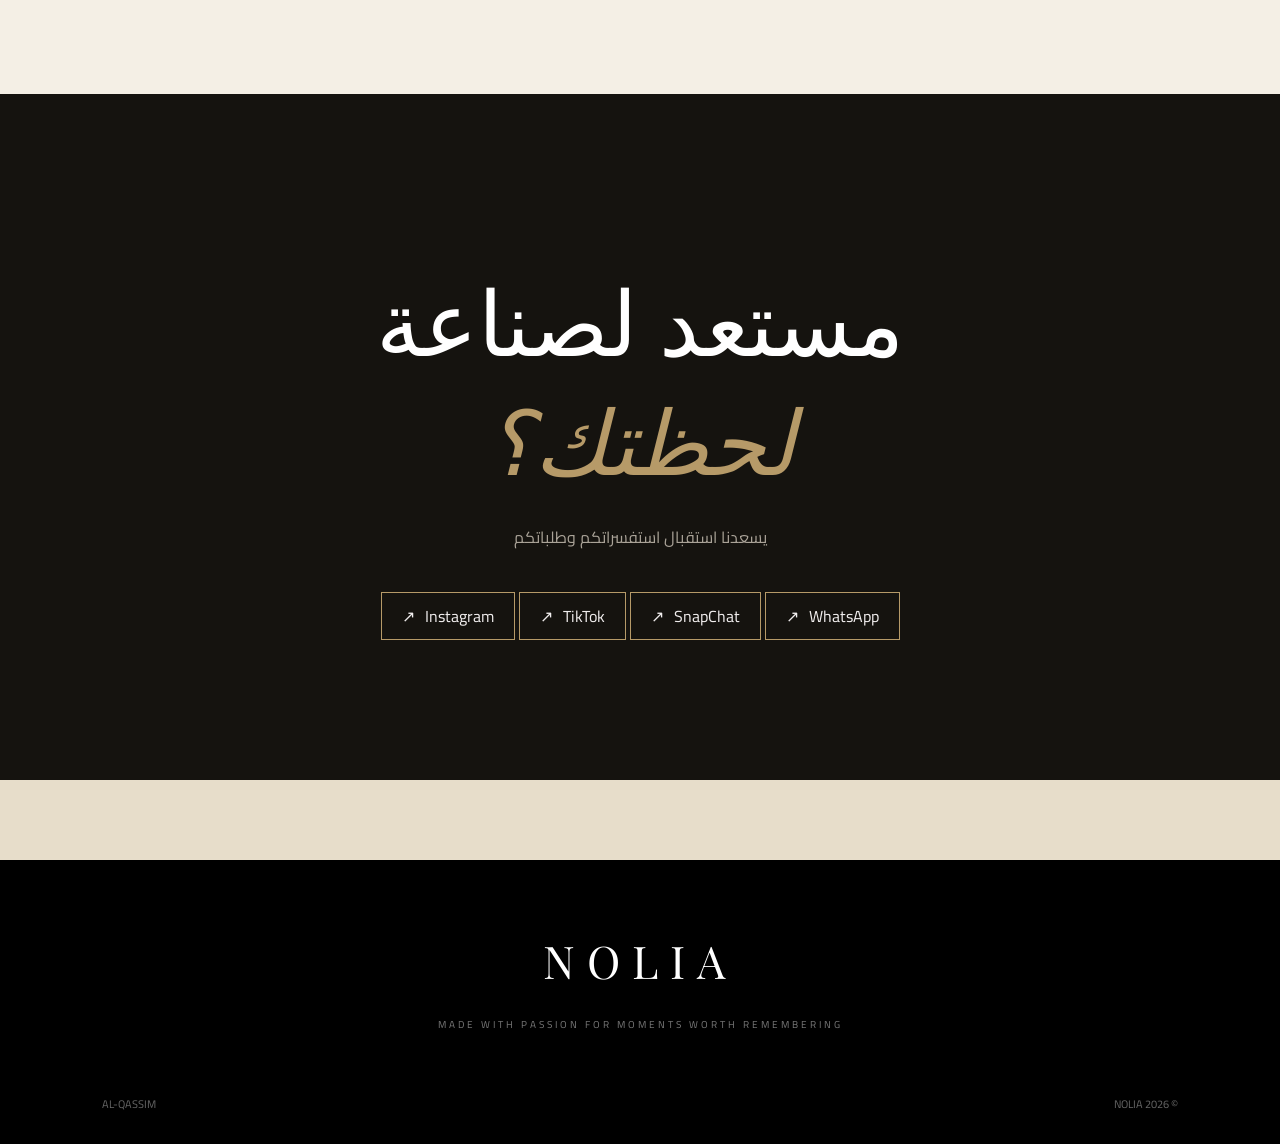
==== commit 664ebd8e: "Update index.html" ====
--- a/index.html
+++ b/index.html
@@ -143,7 +143,7 @@
       <div class="gallery-grid">
 
         <div class="gallery-item large">
-          <img src="صوره 1.jpeg">
+          <img src="صوره01.jpeg">
         </div>
 
         <div class="gallery-item">
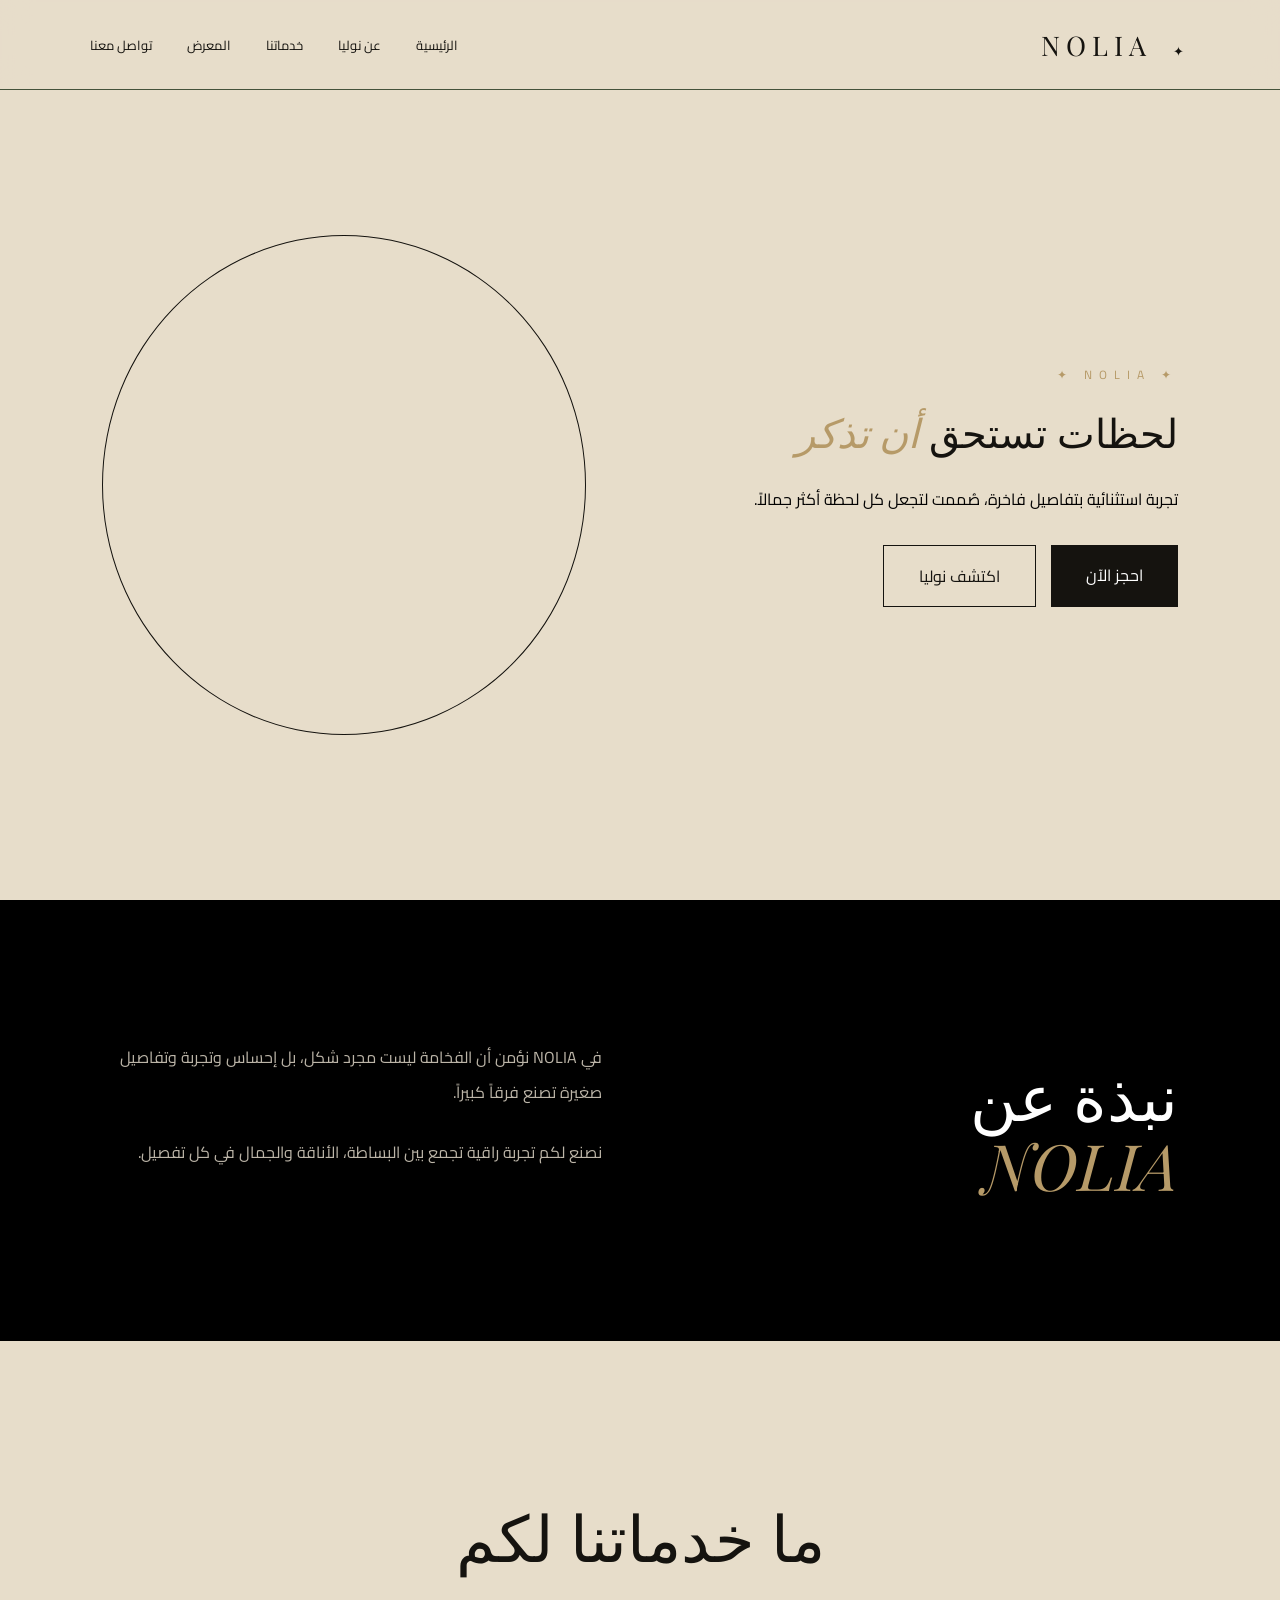
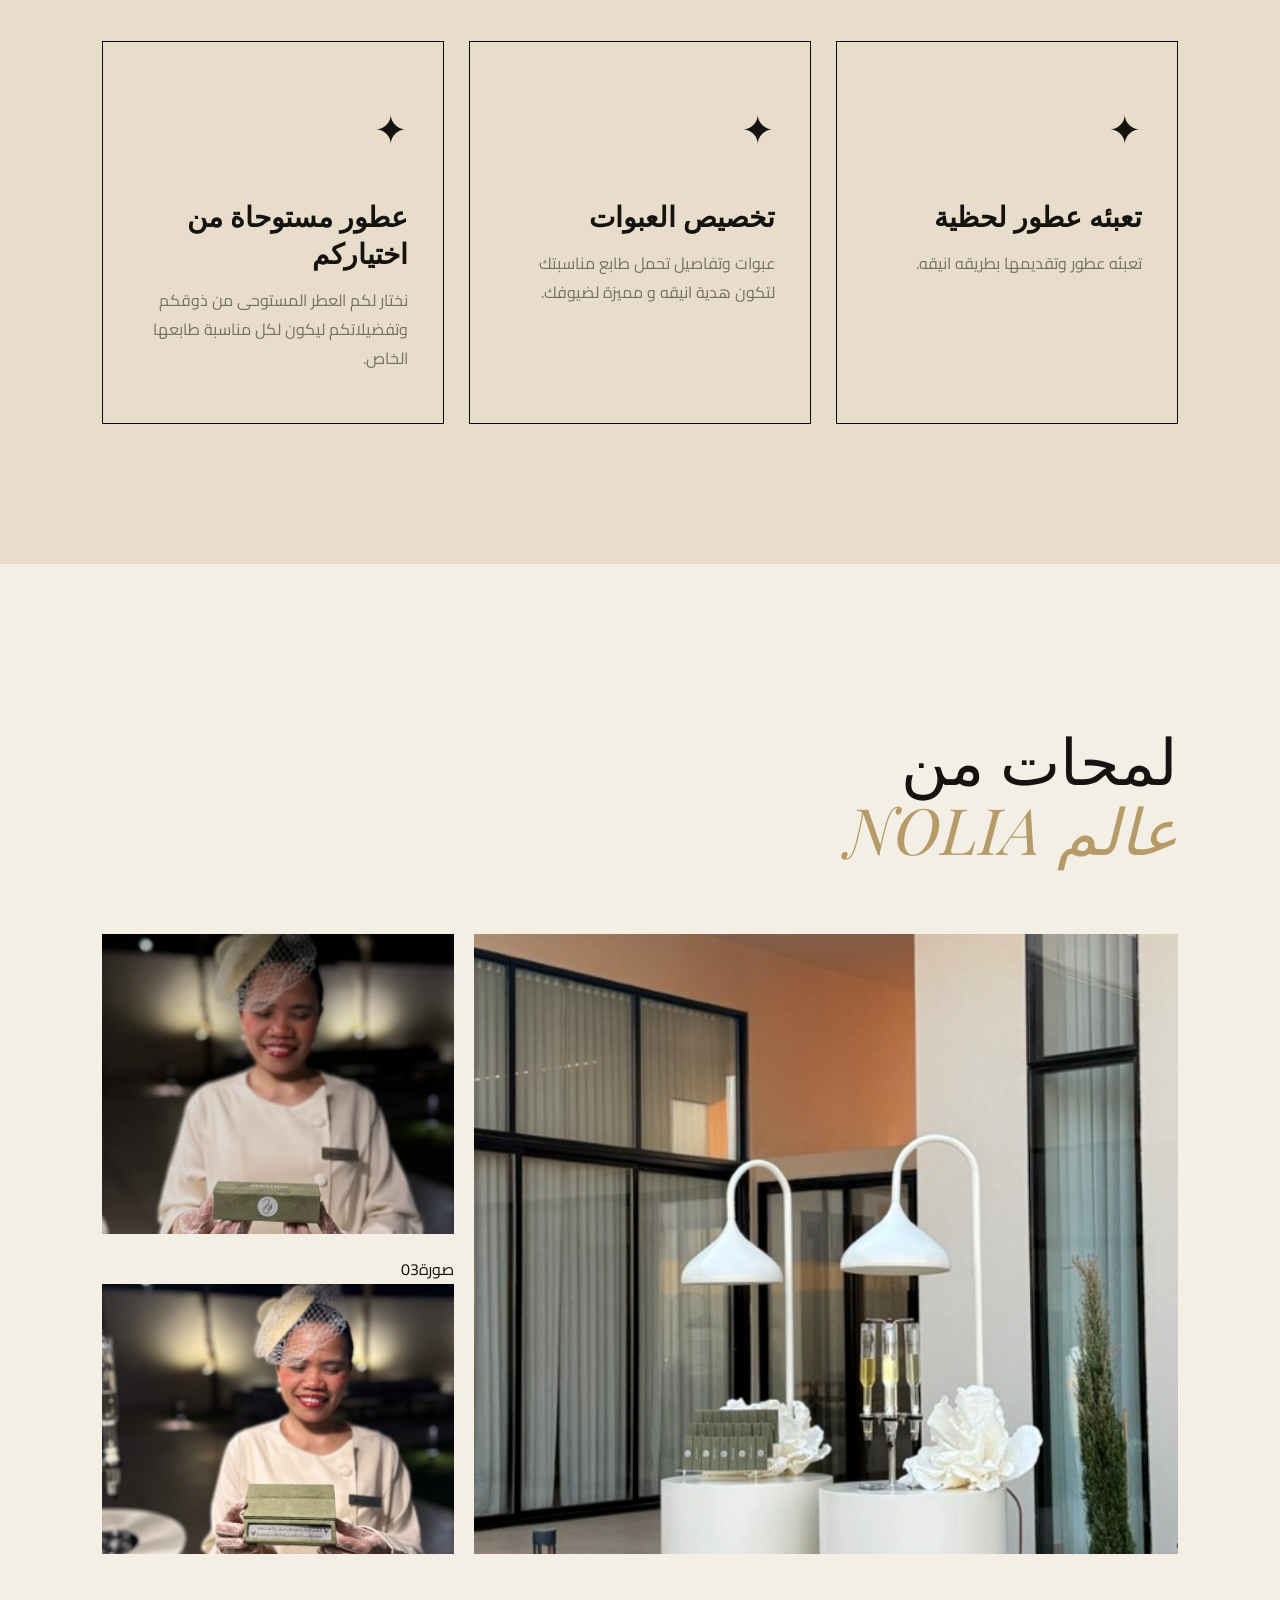
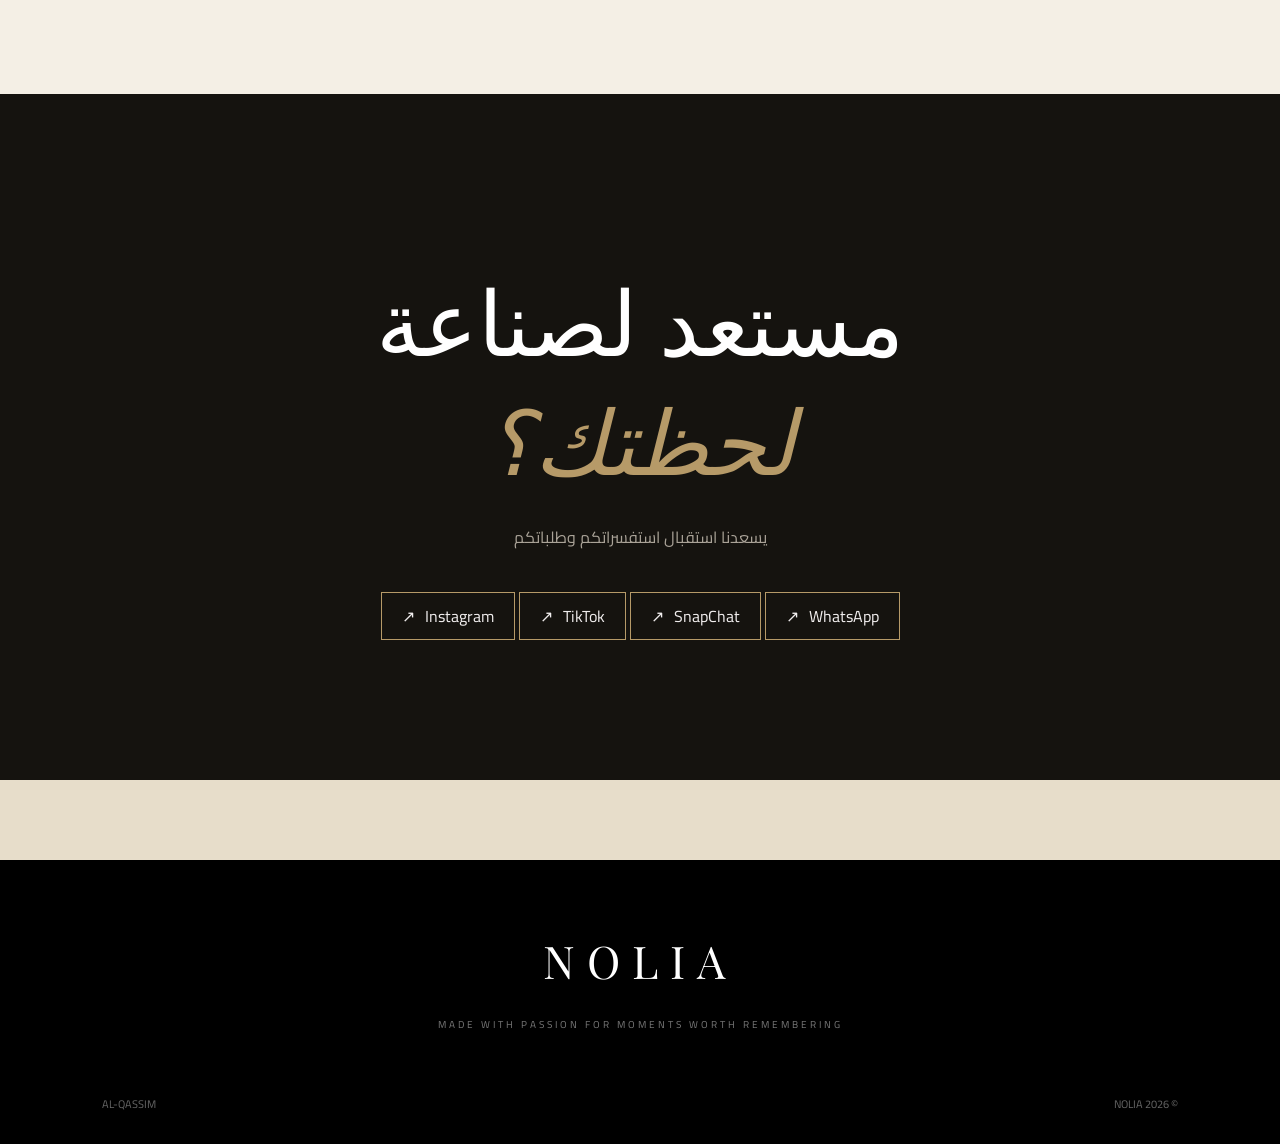
==== commit e3092e4a: "Update index.html" ====
--- a/index.html
+++ b/index.html
@@ -147,11 +147,11 @@
         </div>
 
         <div class="gallery-item">
+          <img src="صورة03.jpeg">
+        </div>
+
+        <div class="gallery-item">صورة03
           <img src="صورة02.jpeg">
-        </div>
-
-        <div class="gallery-item">
-          <img src="صورة03.jpeg">
         </div>
 
       </div>
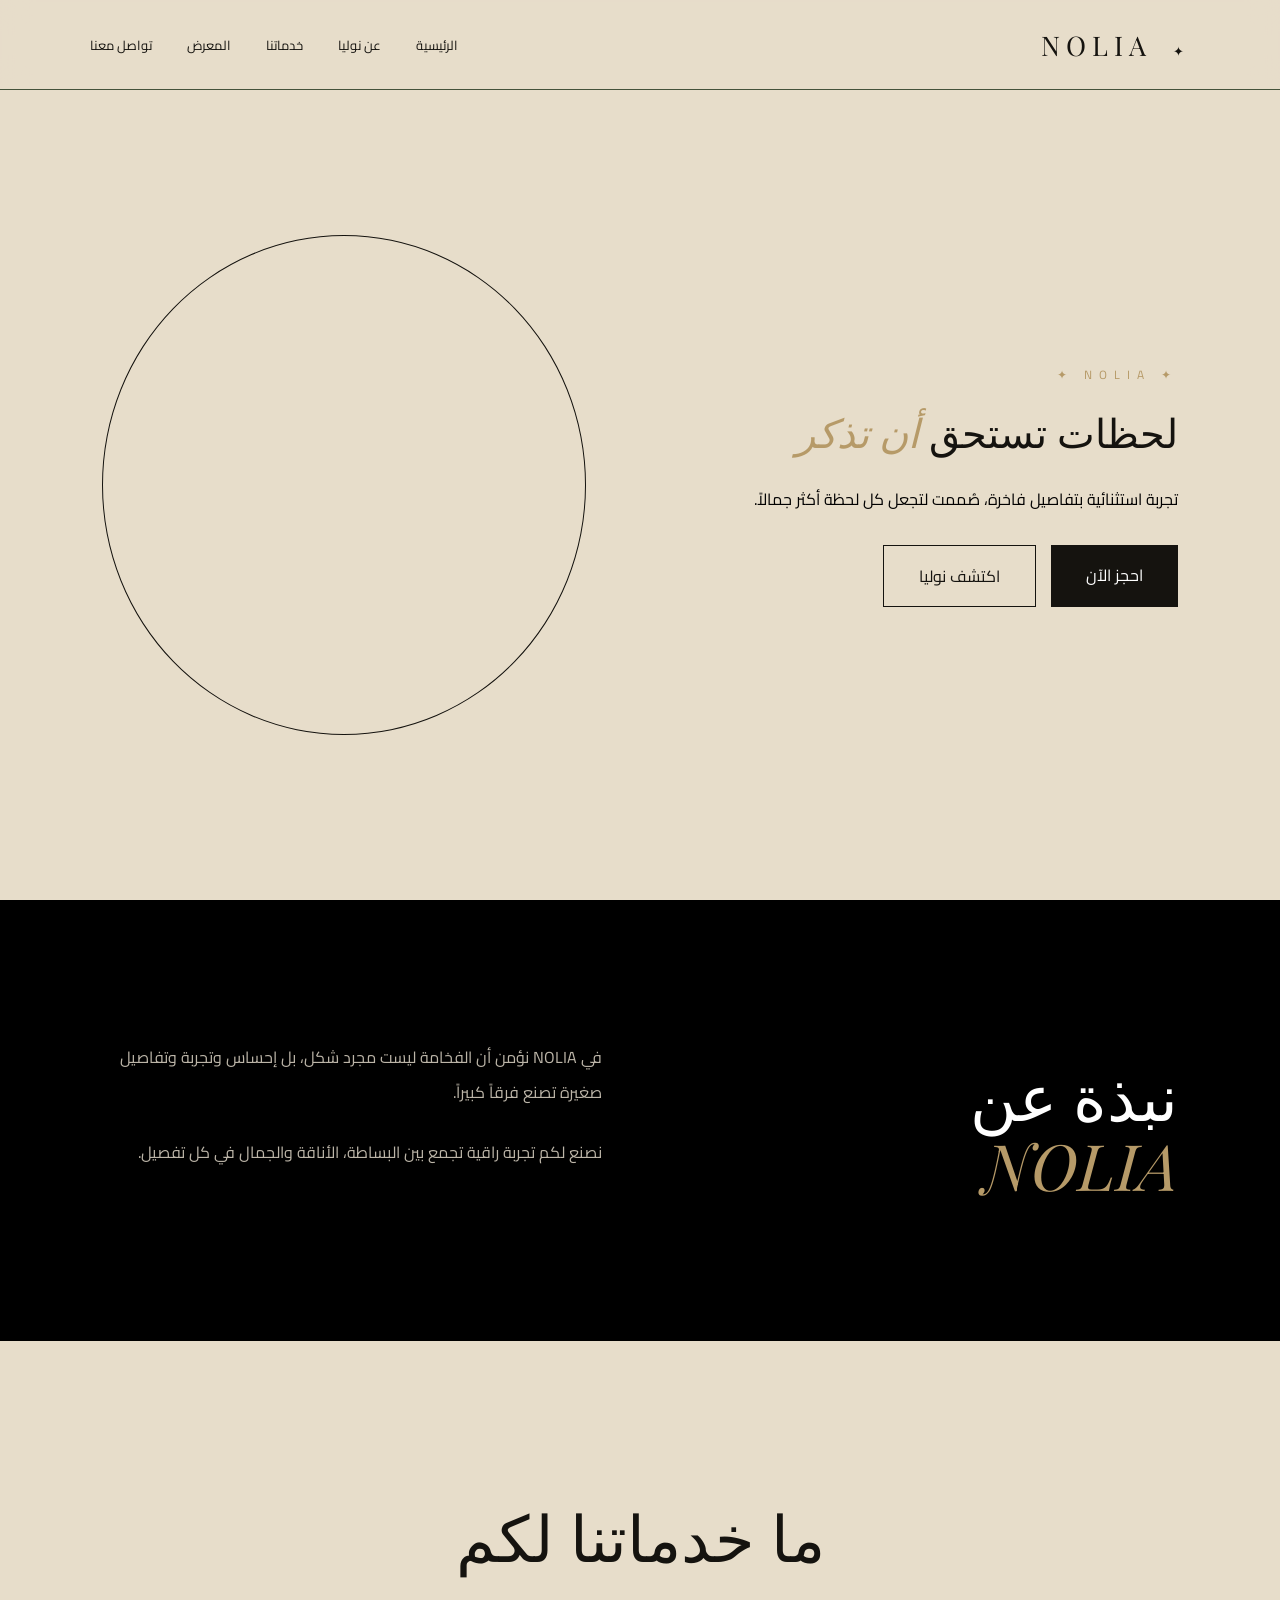
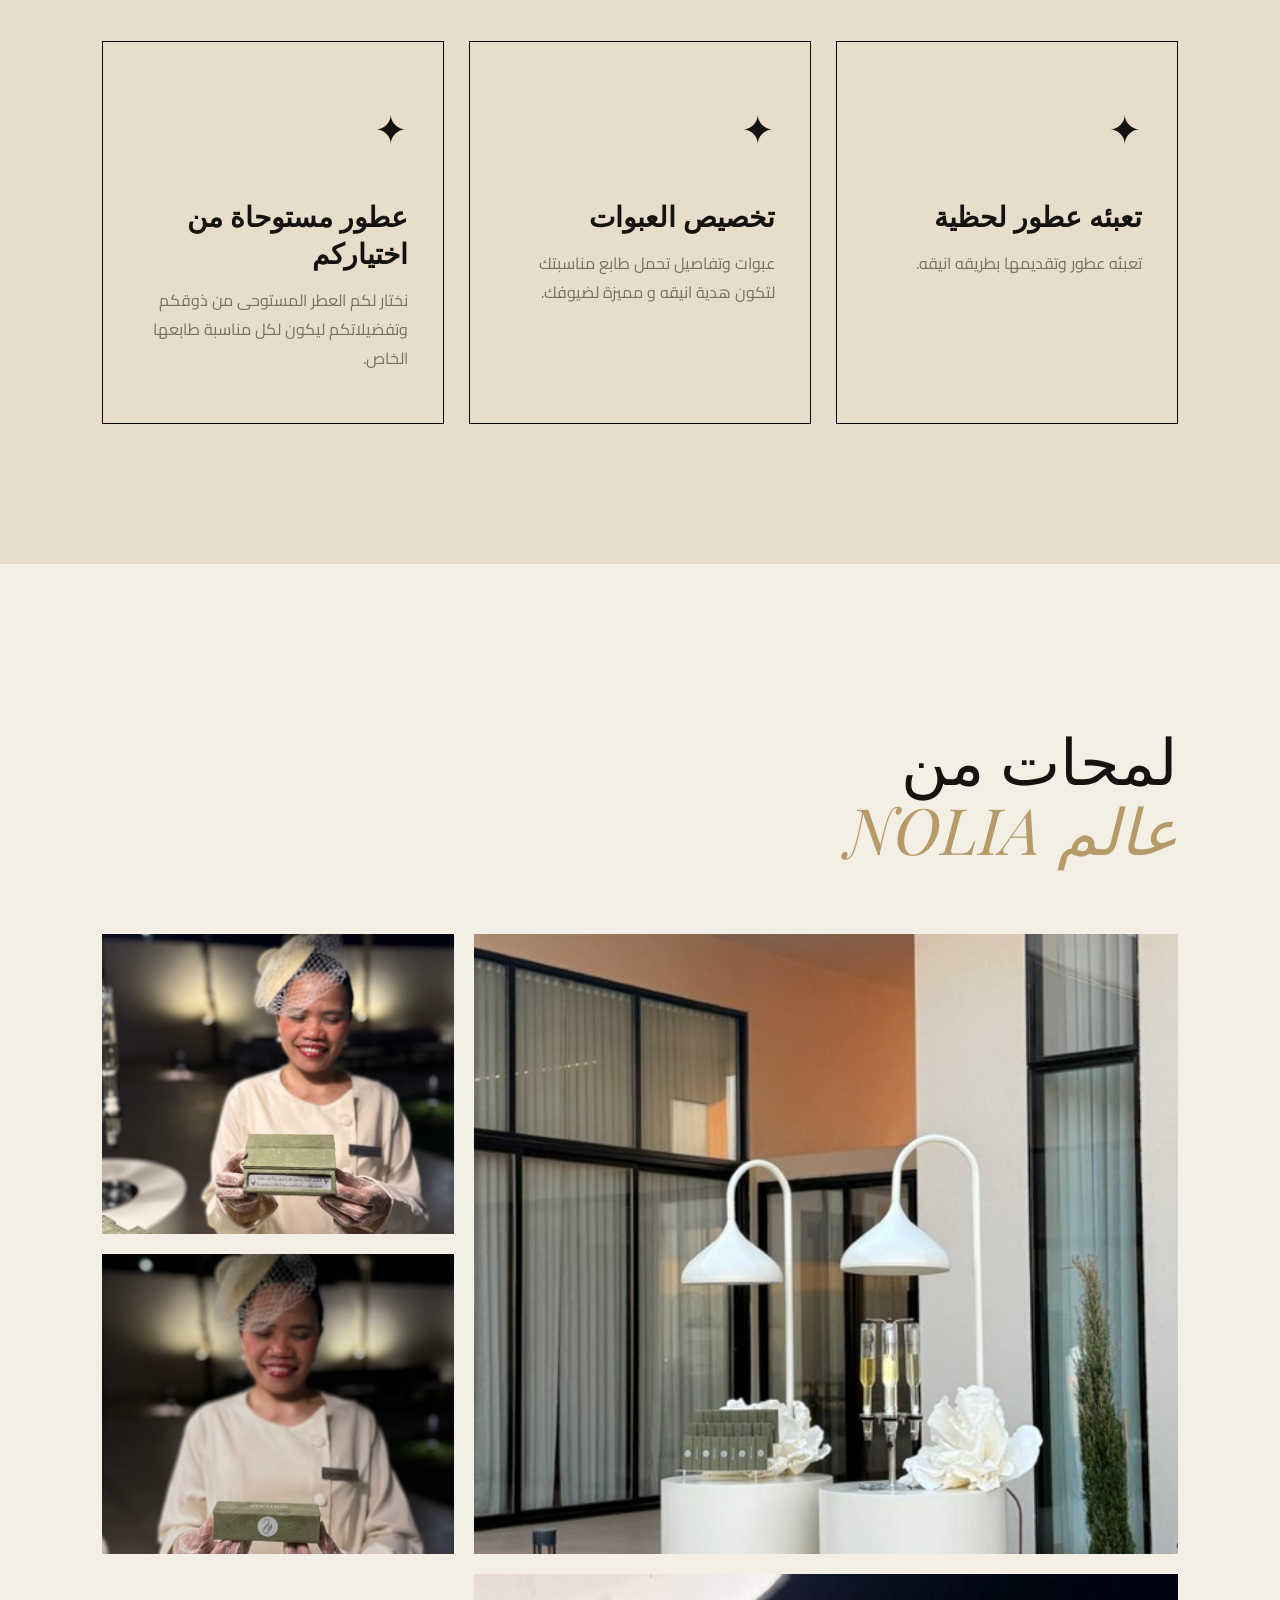
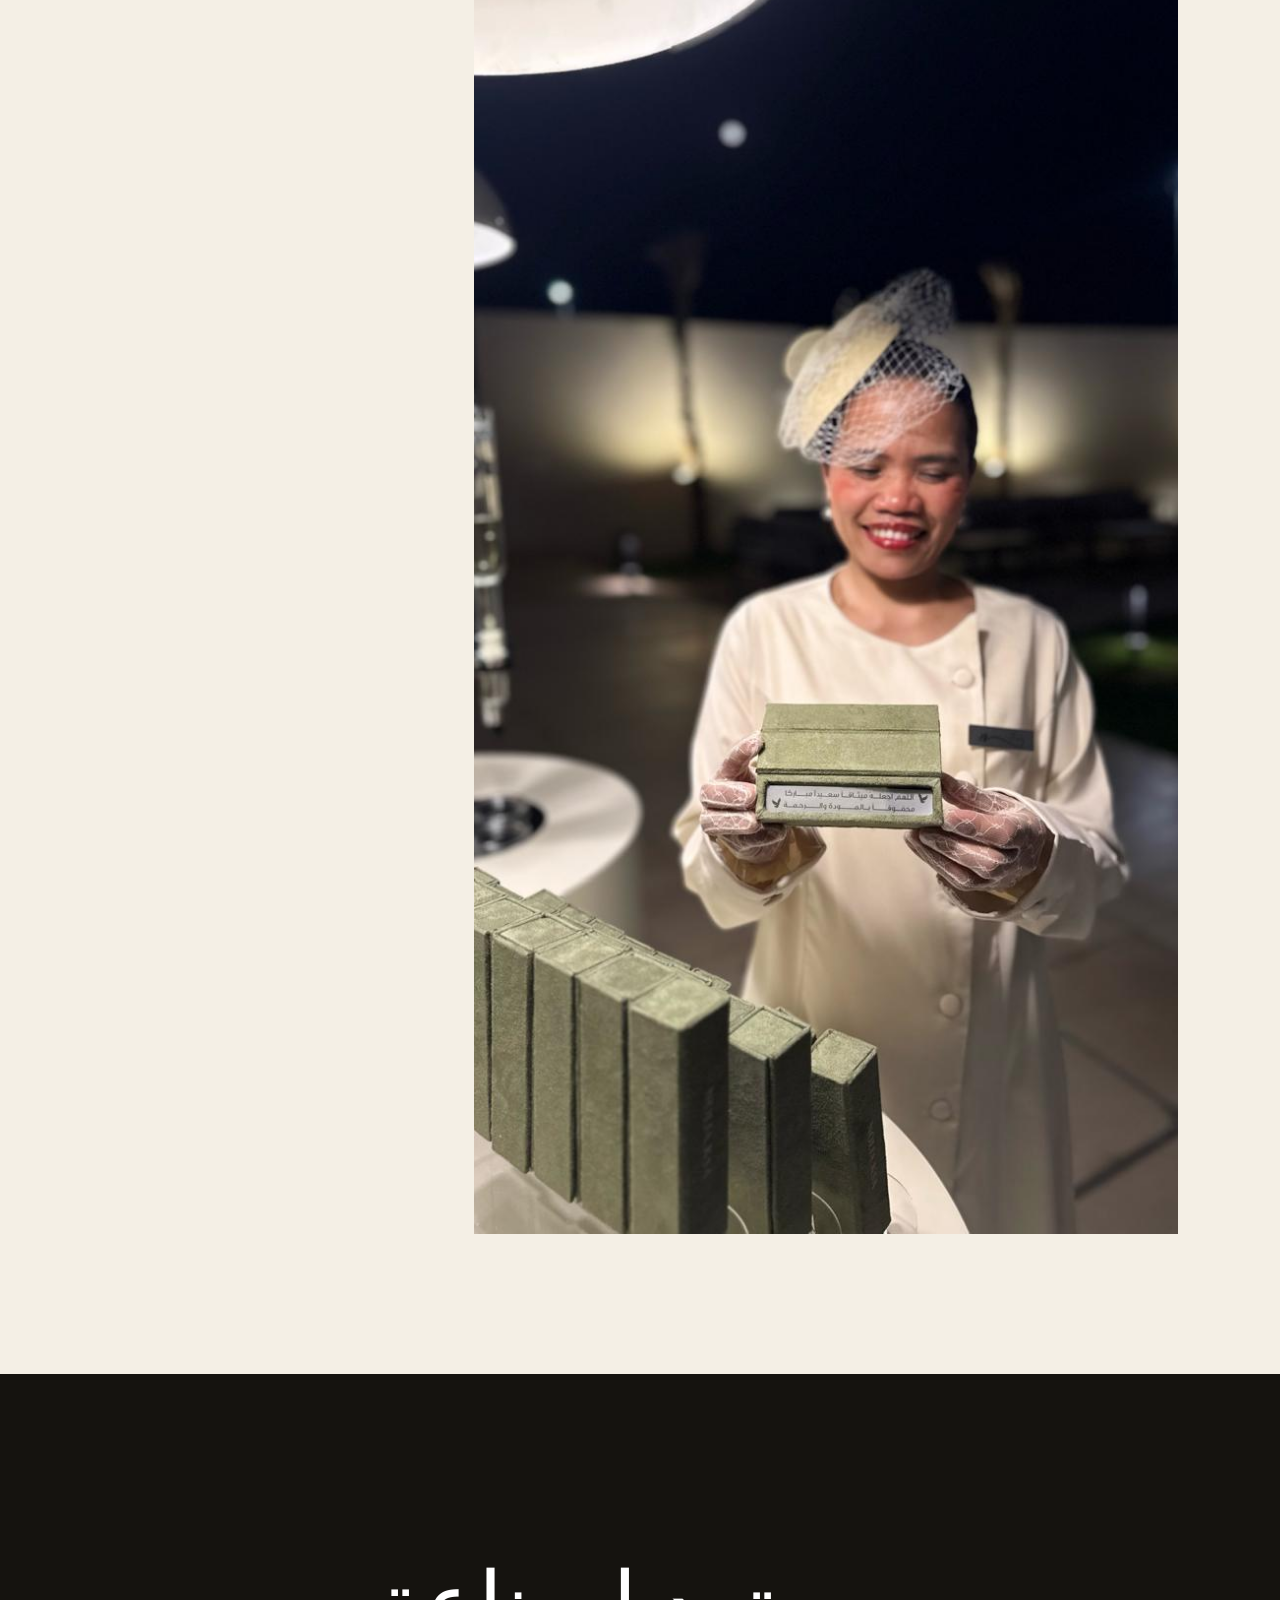
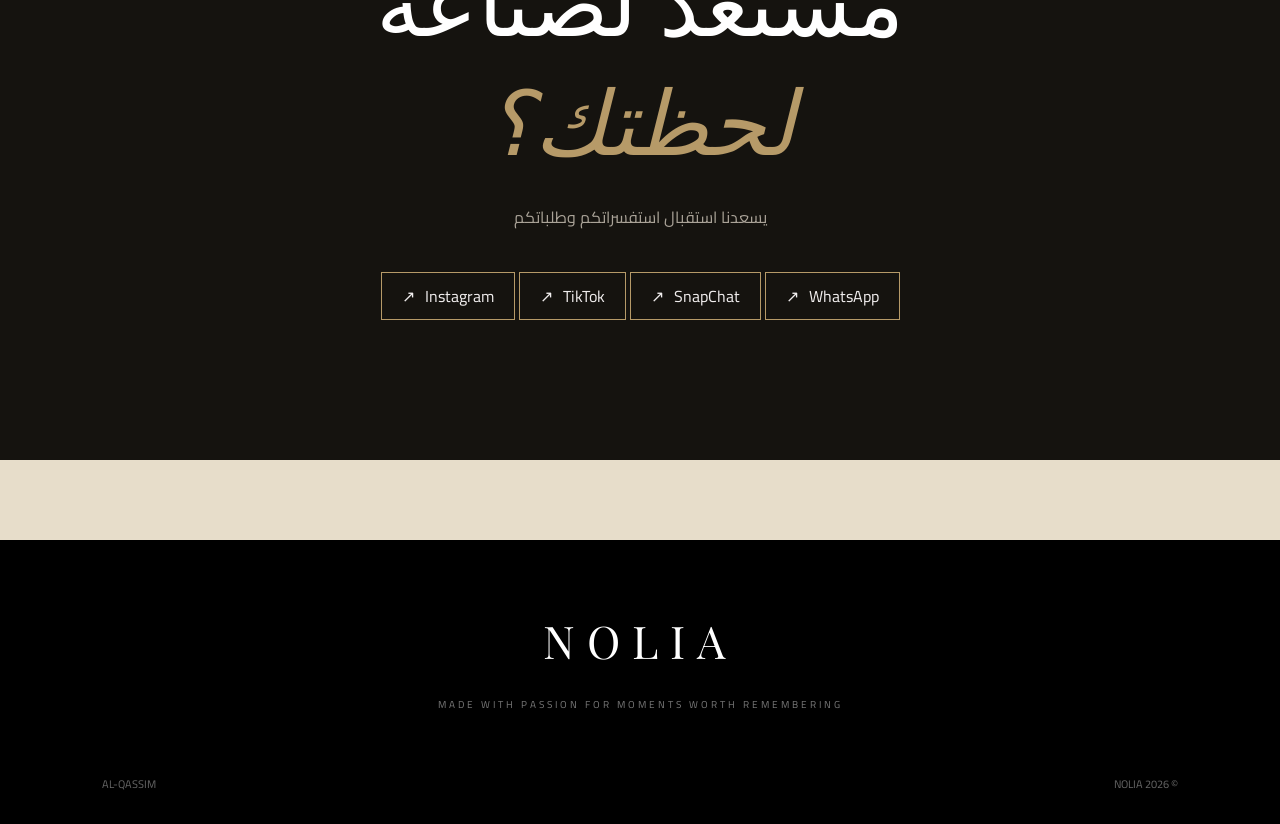
==== commit 528dec0a: "Update index.html" ====
--- a/index.html
+++ b/index.html
@@ -146,11 +146,15 @@
           <img src="صوره01.jpeg">
         </div>
 
+         <div class="gallery-item">
+          <img src="صورة02.jpeg">
+        </div>
+
         <div class="gallery-item">
           <img src="صورة03.jpeg">
         </div>
 
-        <div class="gallery-item">صورة03
+        <div class="gallery-item">
           <img src="صورة02.jpeg">
         </div>
 
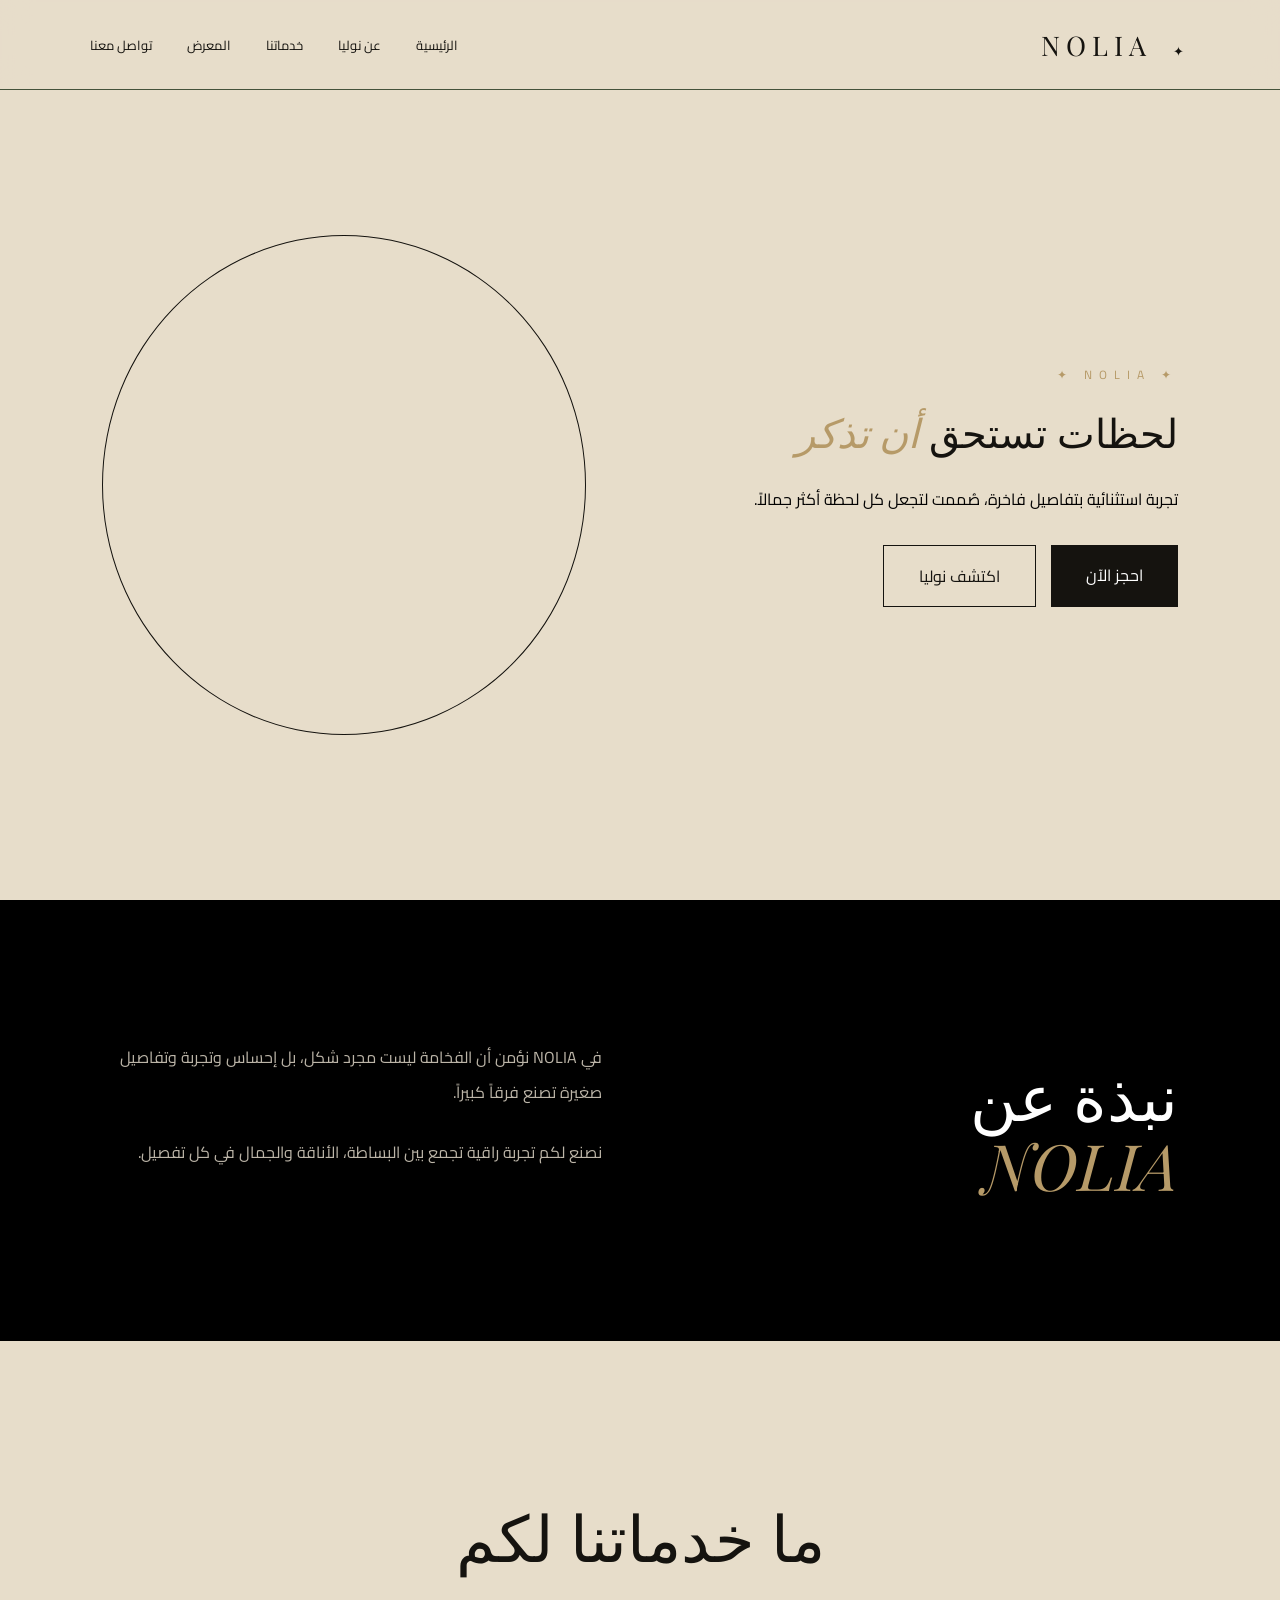
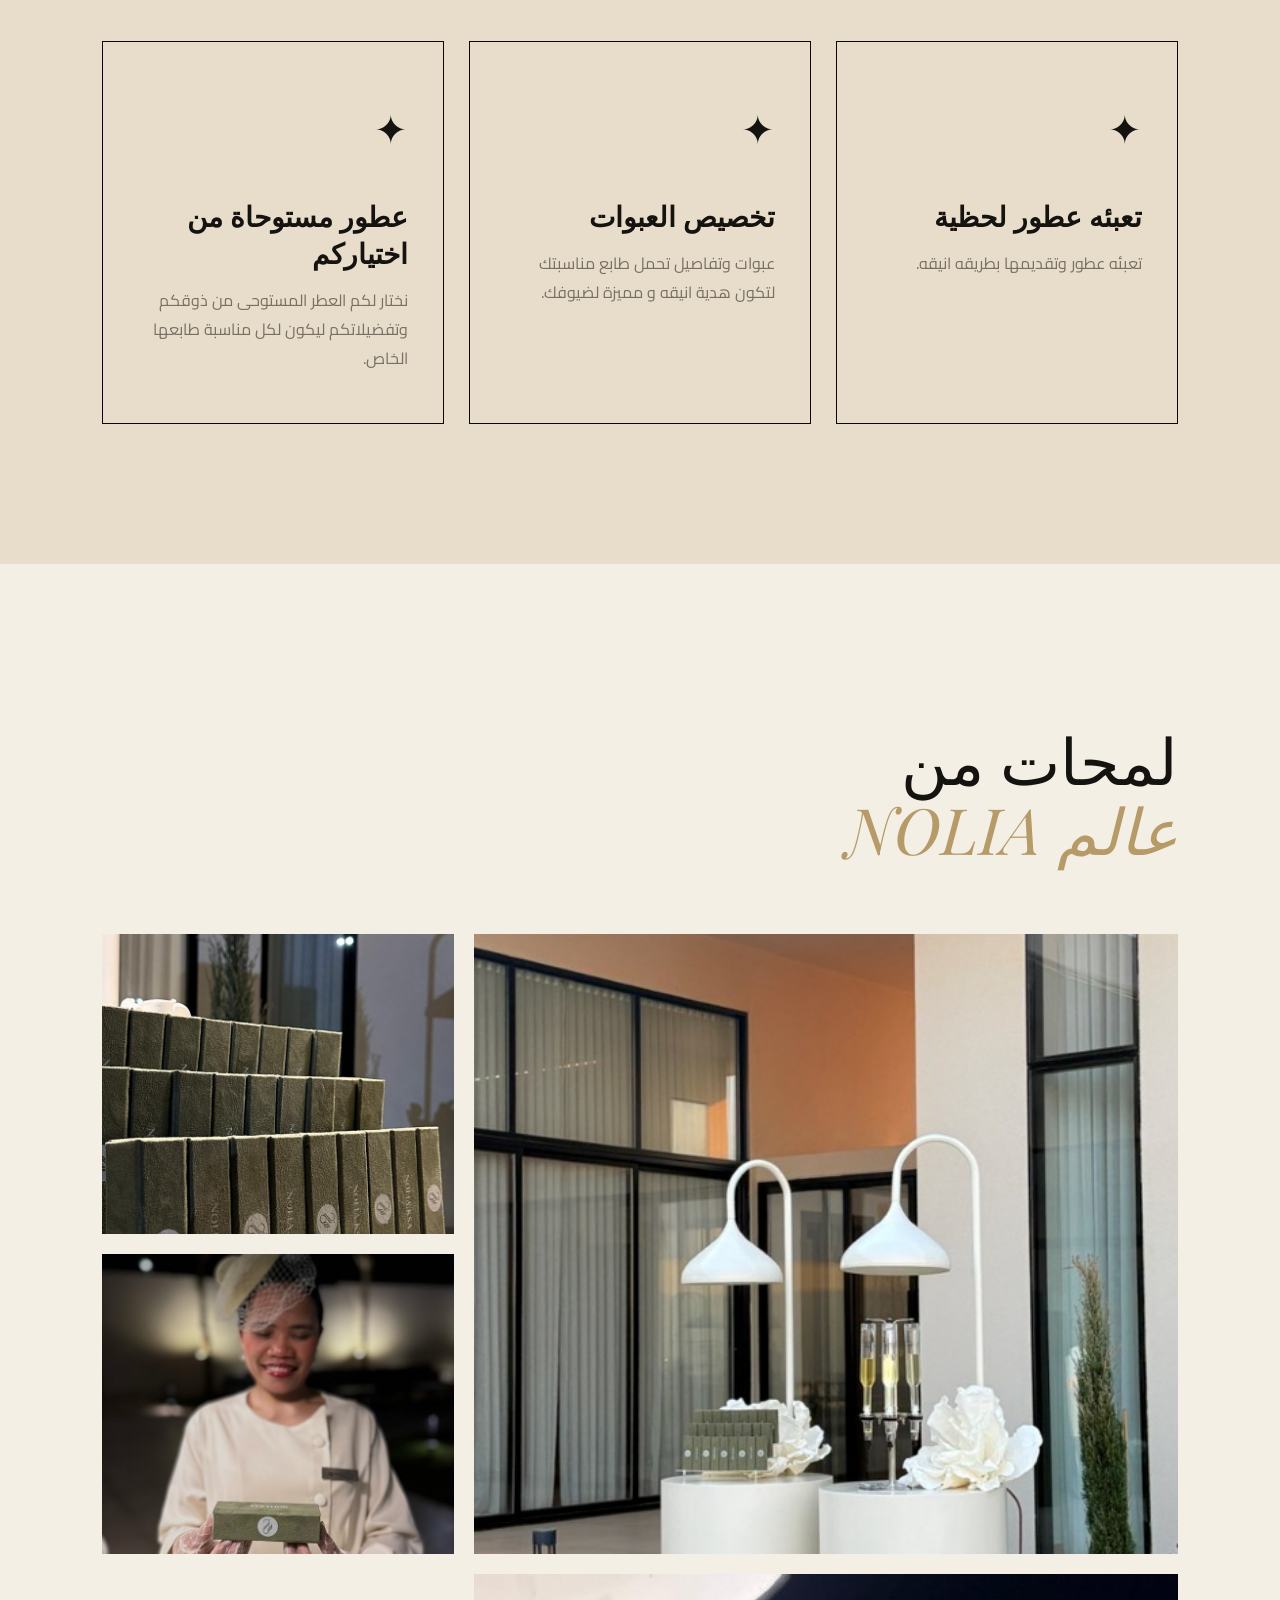
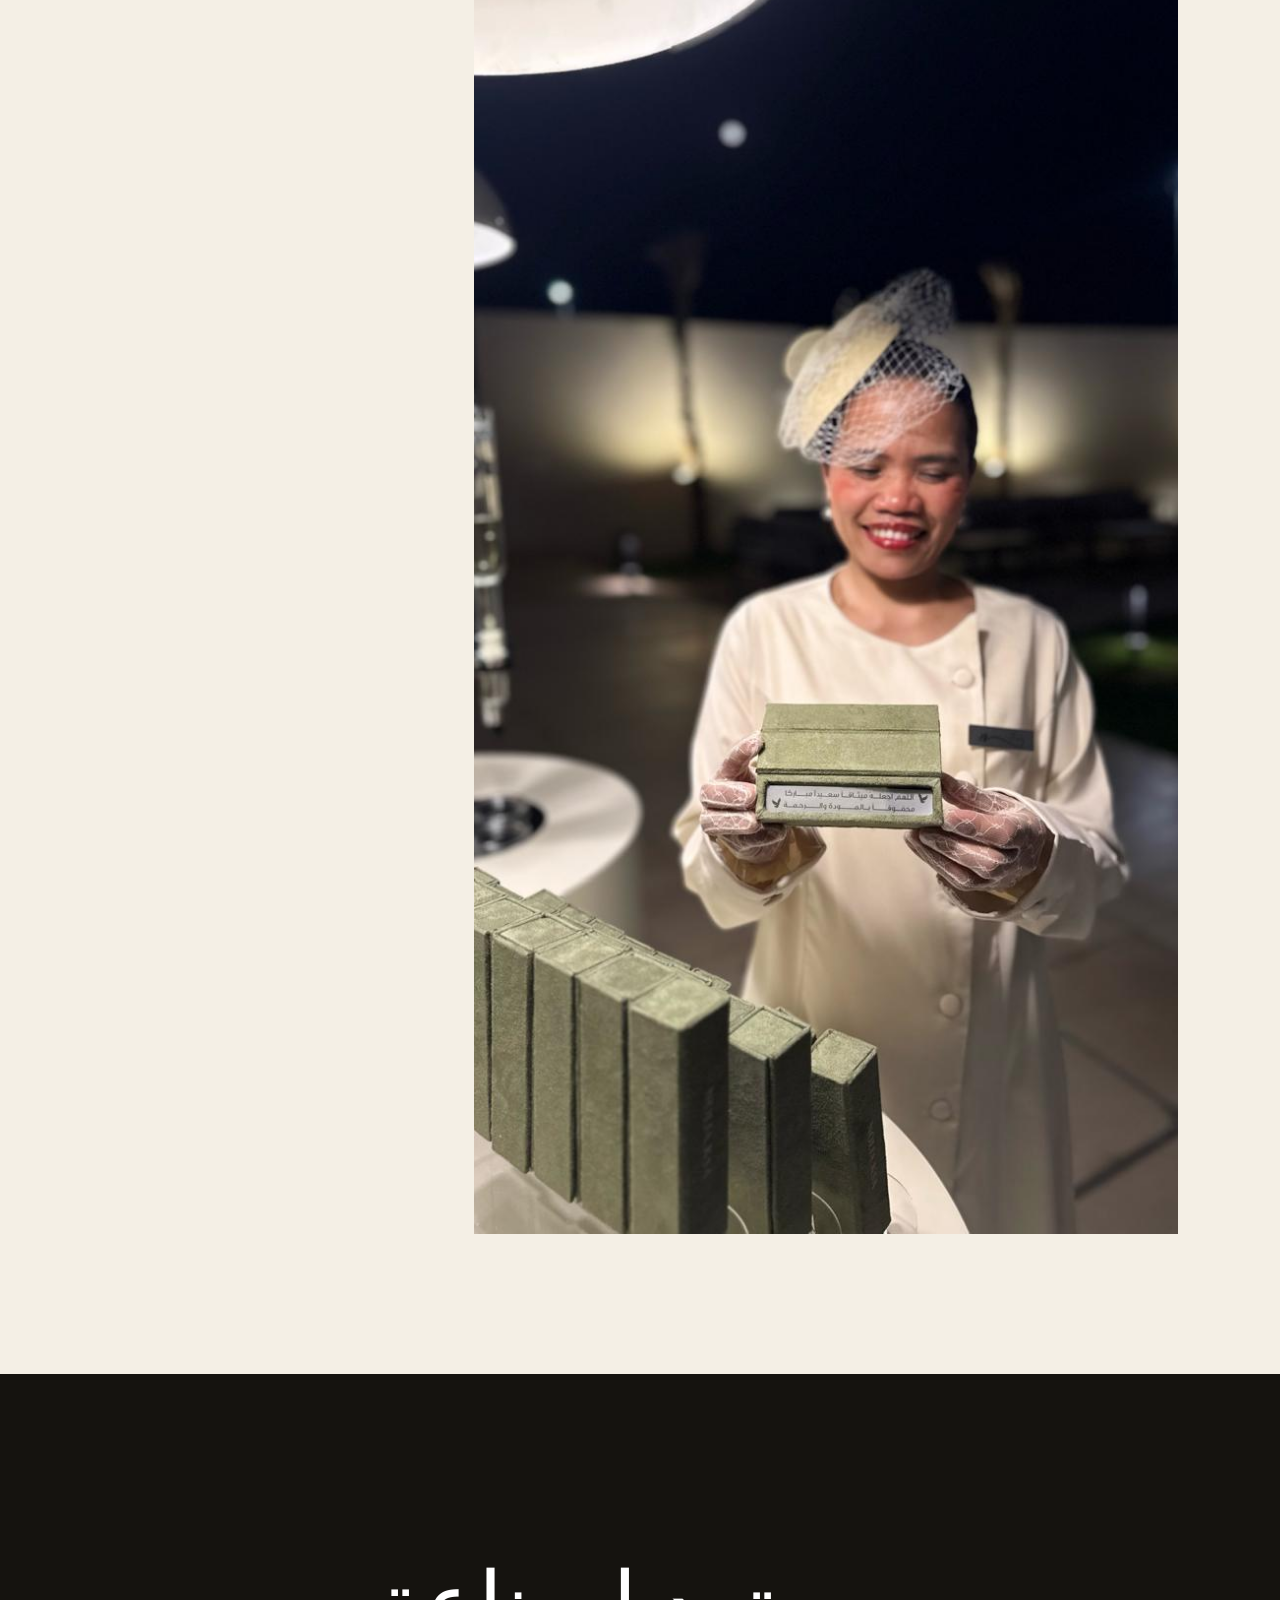
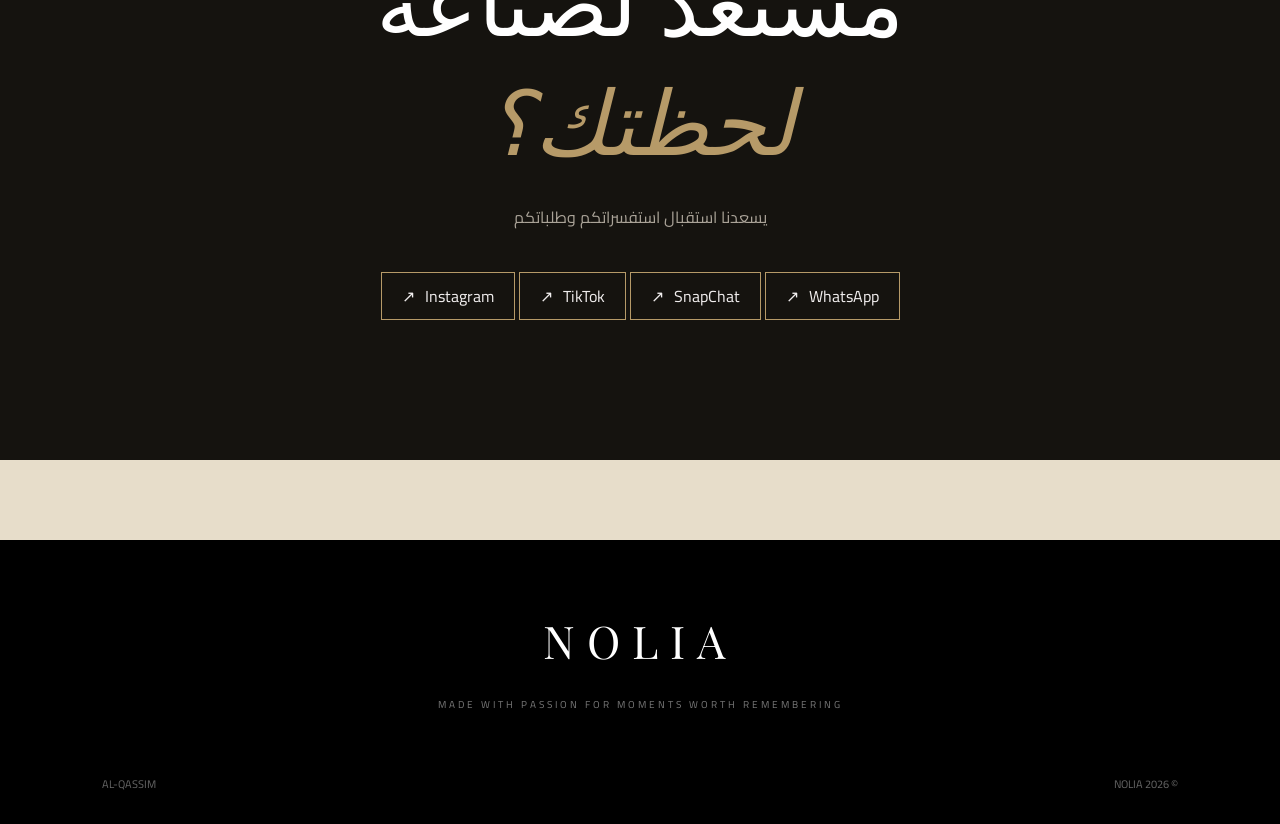
==== commit 2d7f9379: "Update index.html" ====
--- a/index.html
+++ b/index.html
@@ -147,7 +147,7 @@
         </div>
 
          <div class="gallery-item">
-          <img src="صورة02.jpeg">
+          <img src="صوره05.jpeg">
         </div>
 
         <div class="gallery-item">
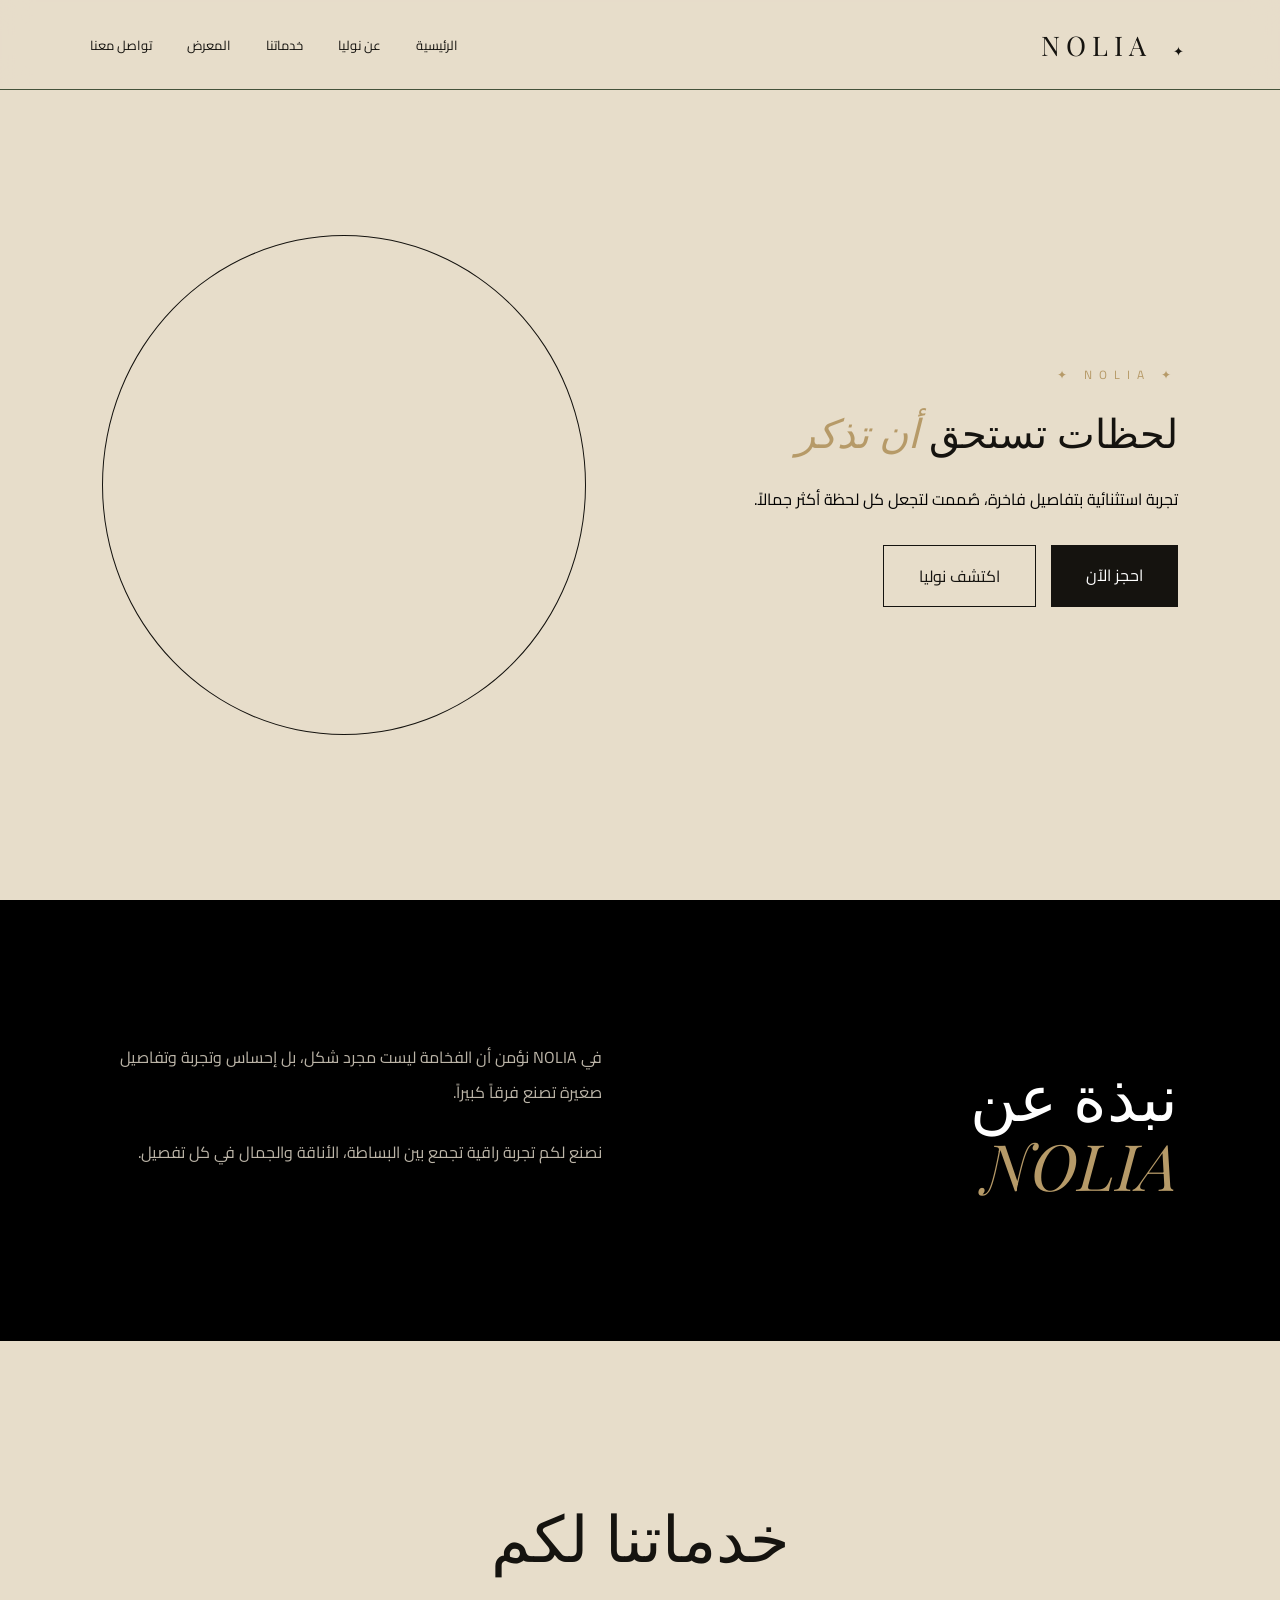
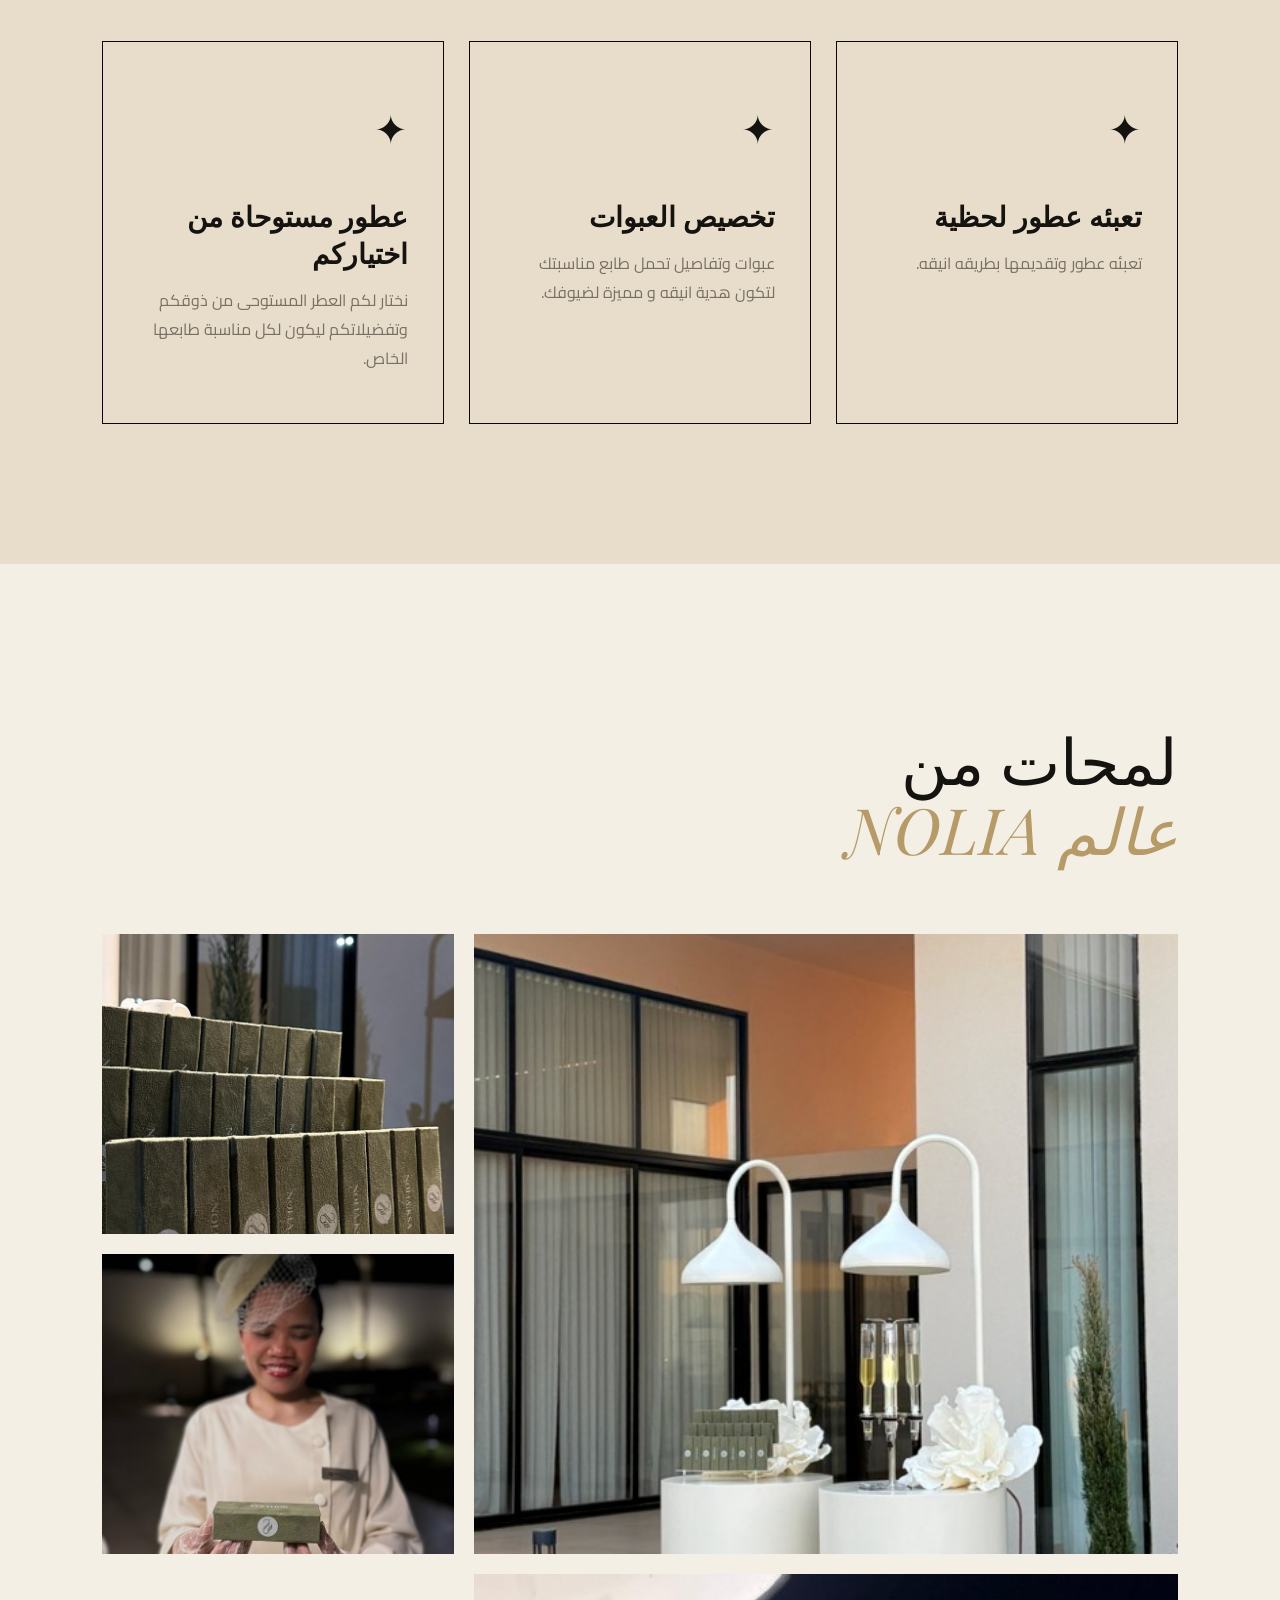
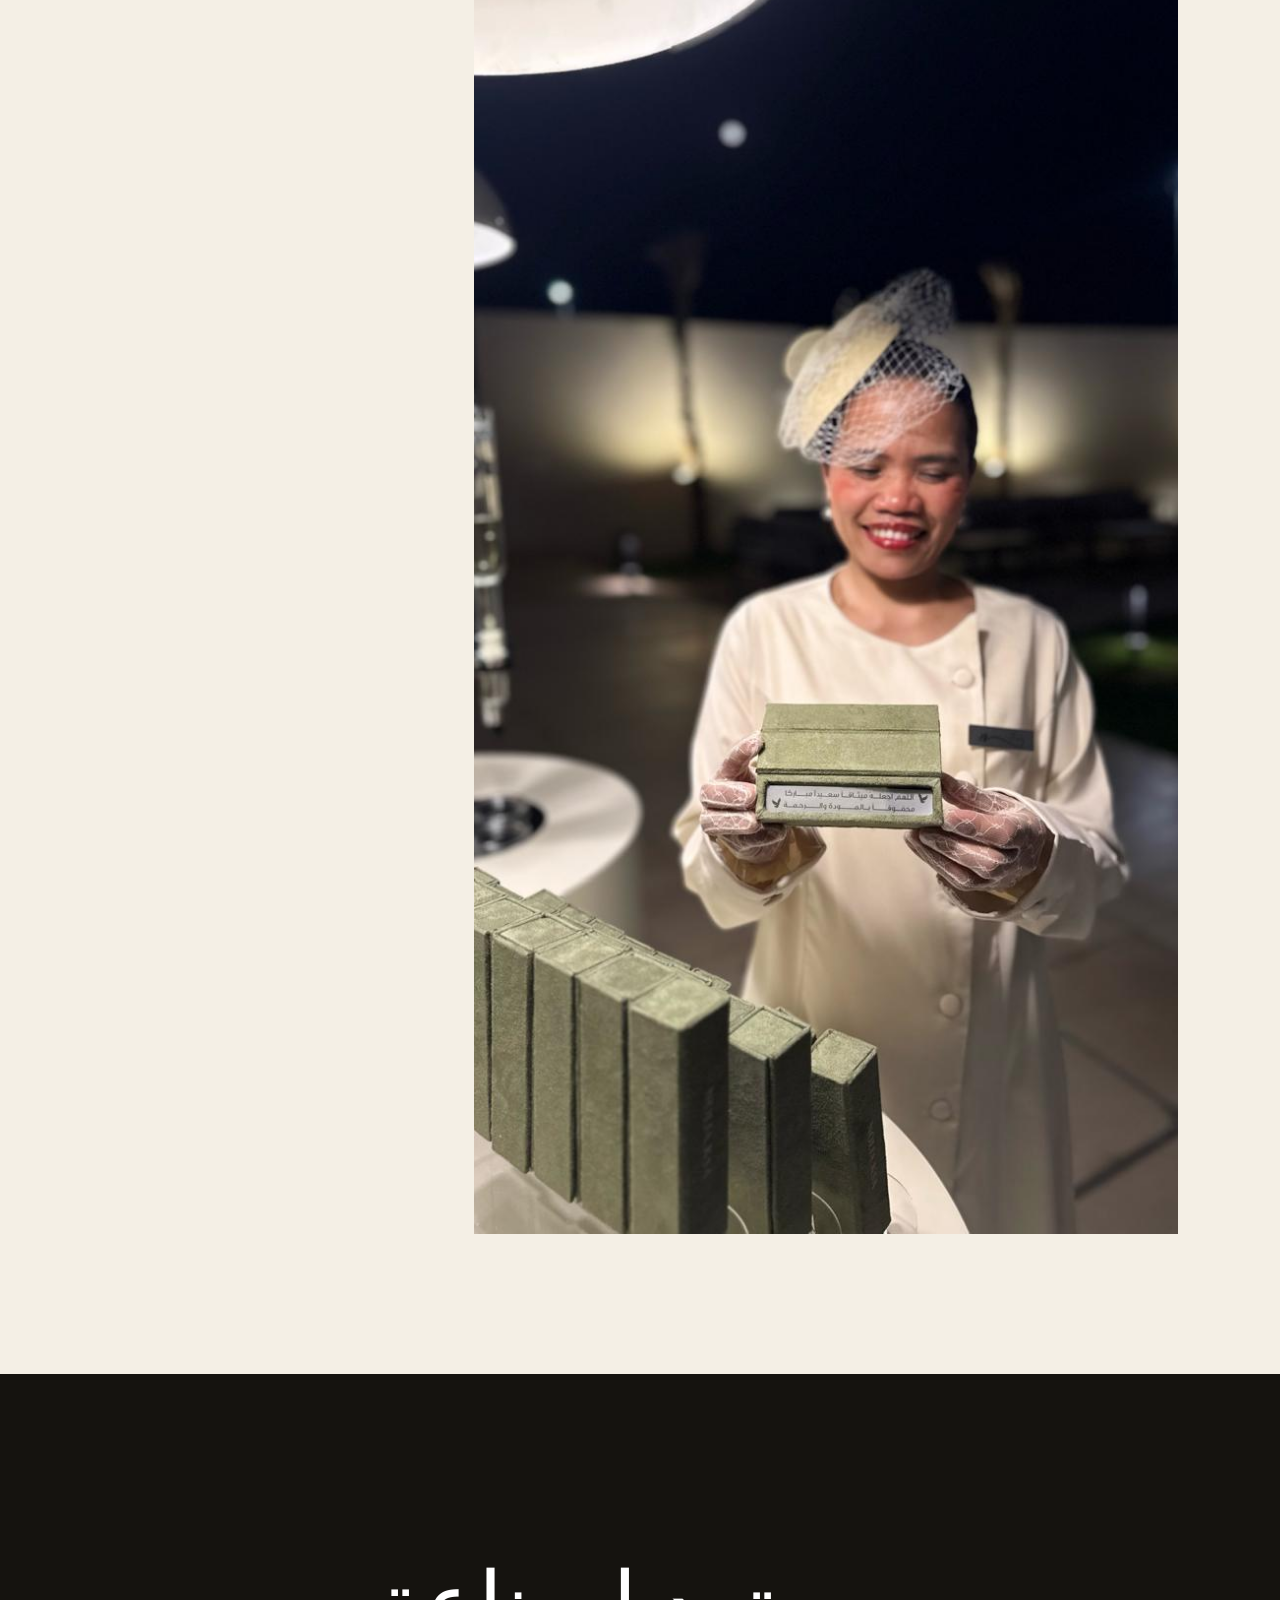
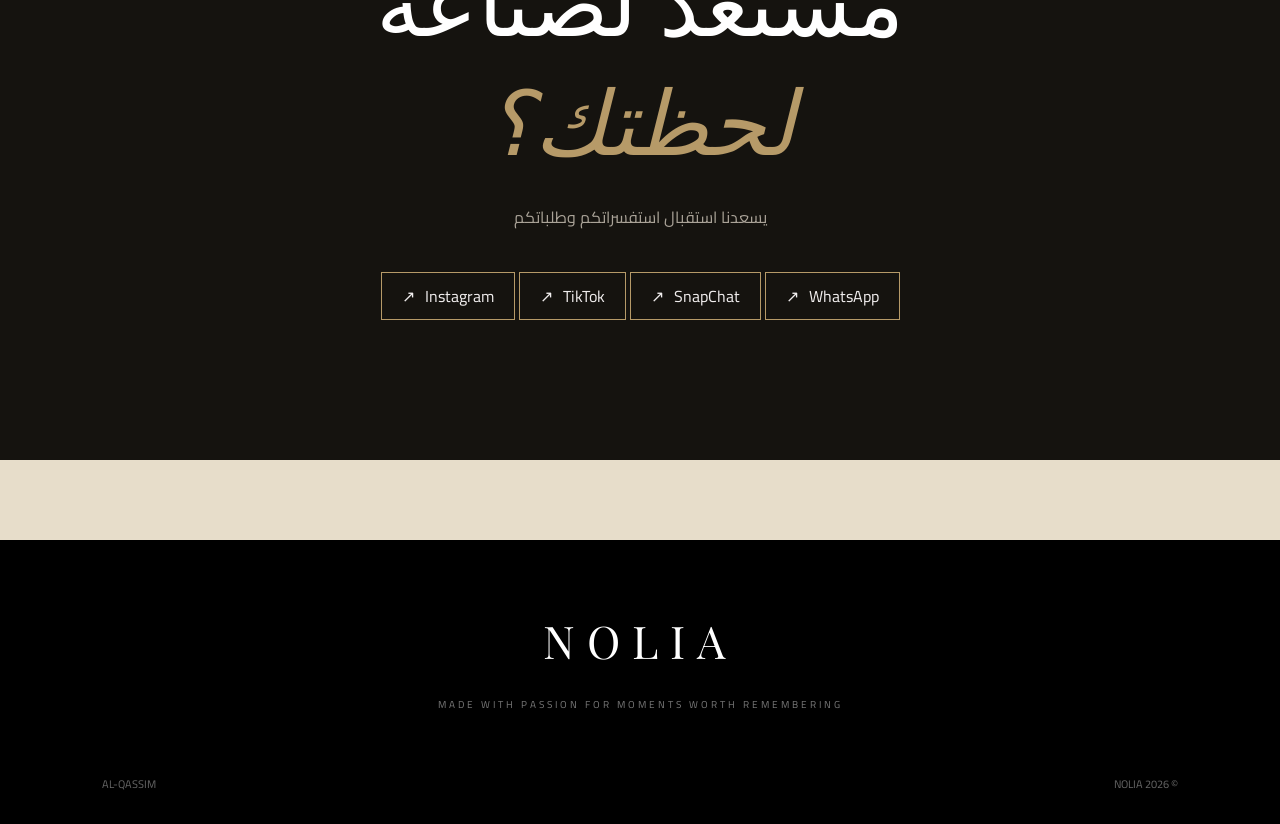
==== commit c7b3cbfd: "Update index.html" ====
--- a/index.html
+++ b/index.html
@@ -99,7 +99,7 @@
 
       <div class="section-title center">
         <span></span>
-        <h2>ما خدماتنا لكم</h2>
+        <h2> خدماتنا لكم</h2>
       </div>
 
       <div class="cards">
